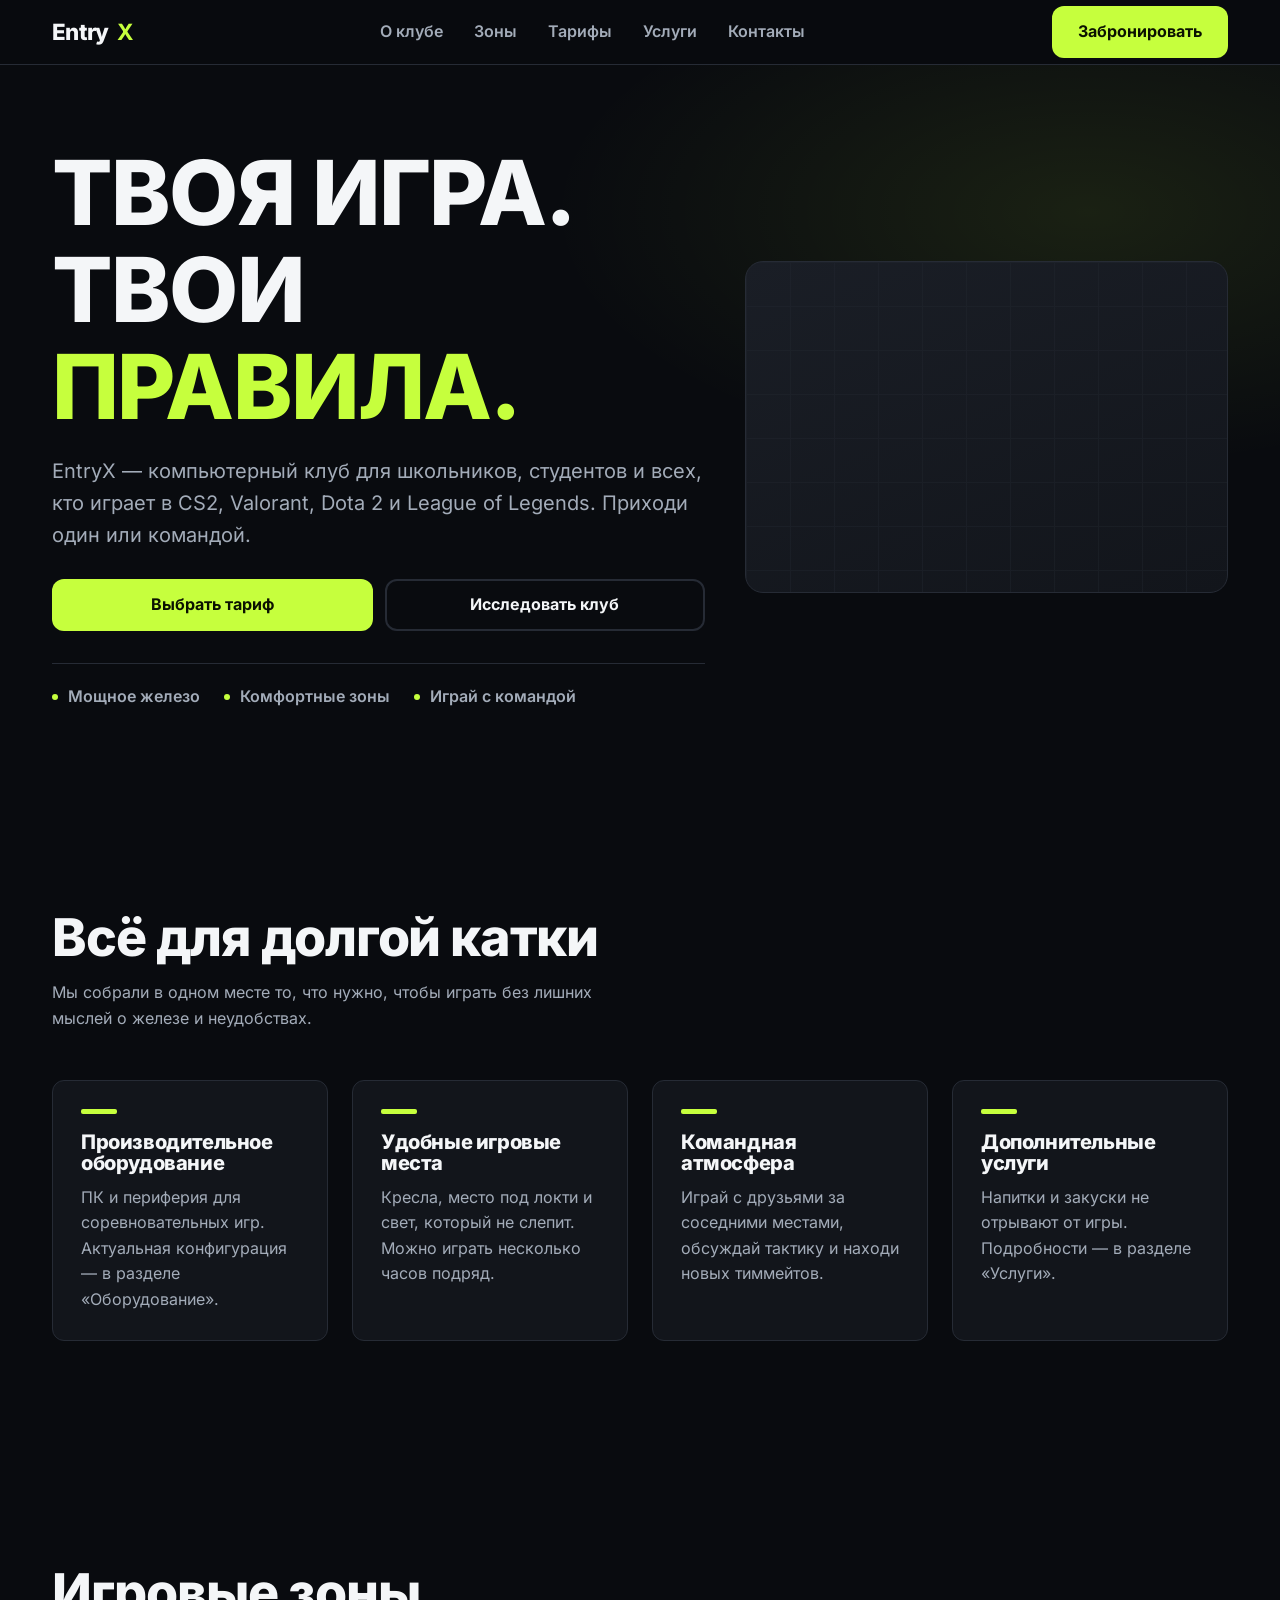
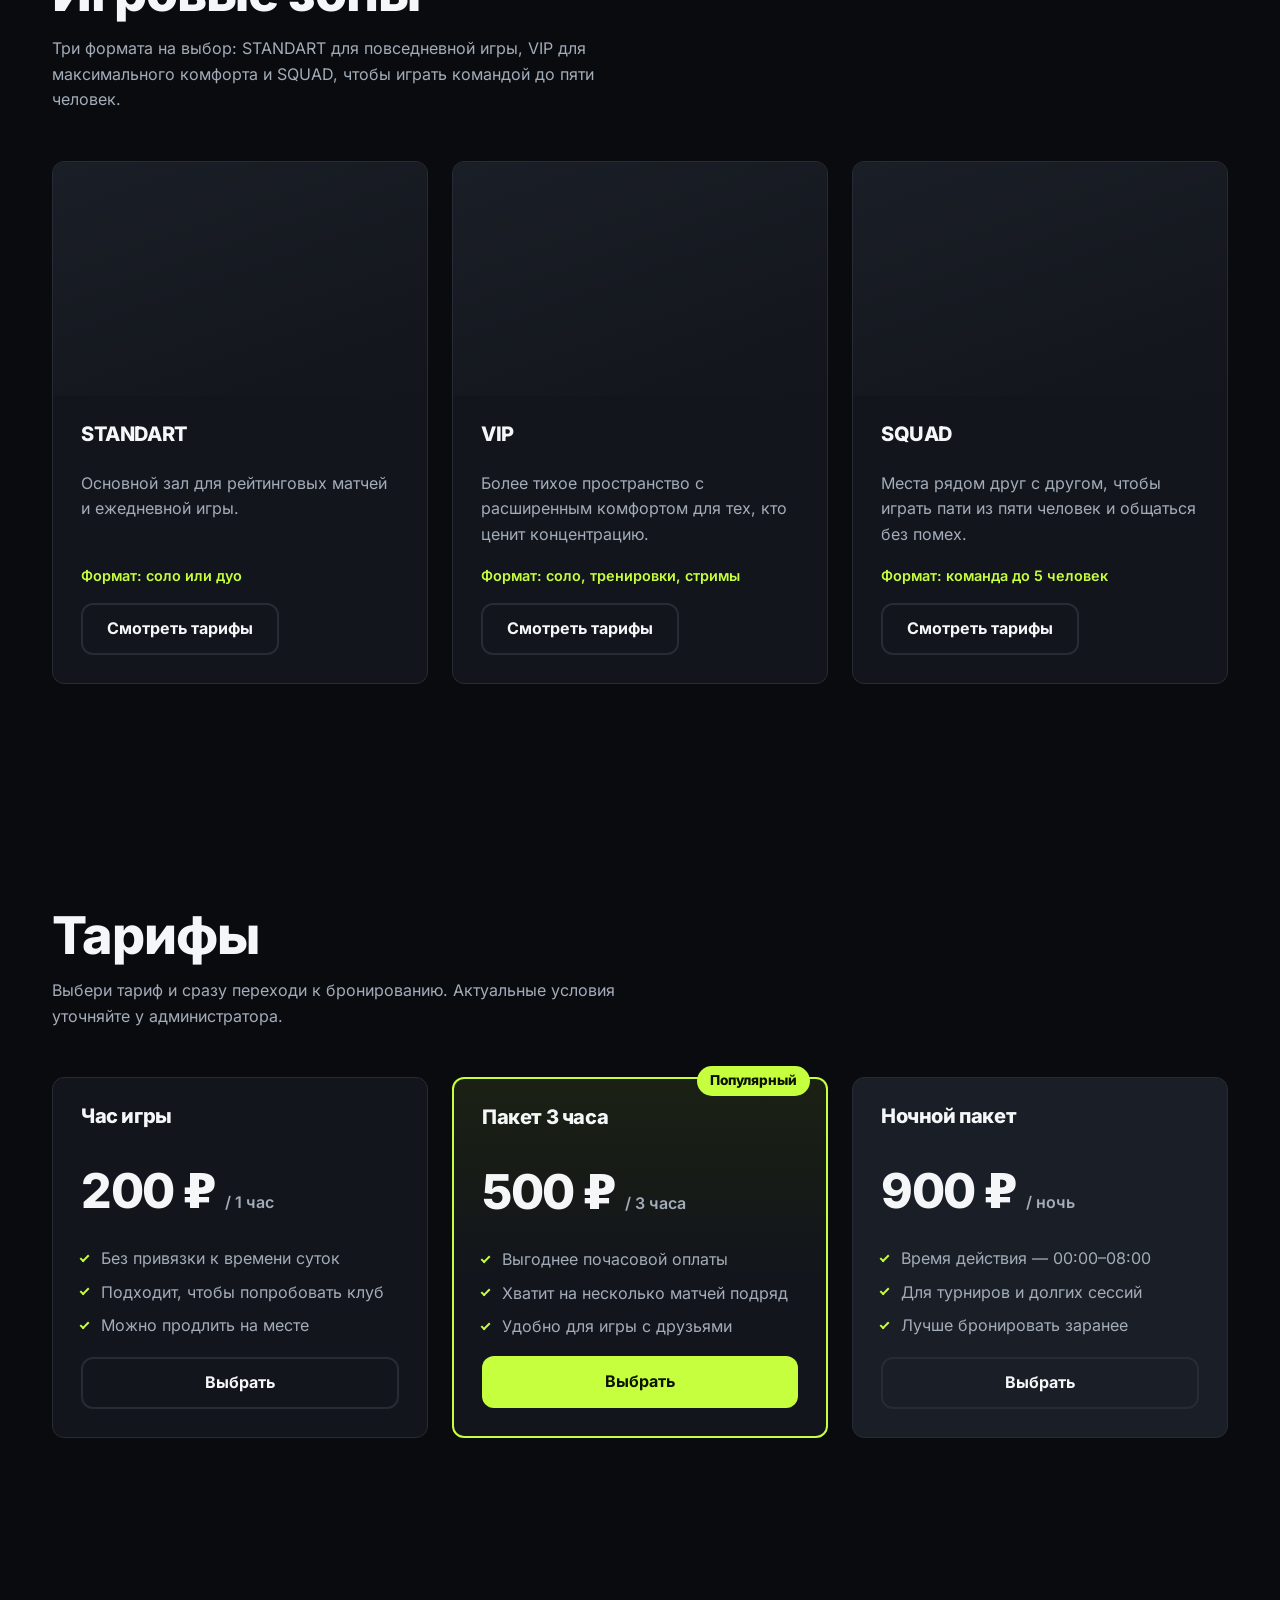
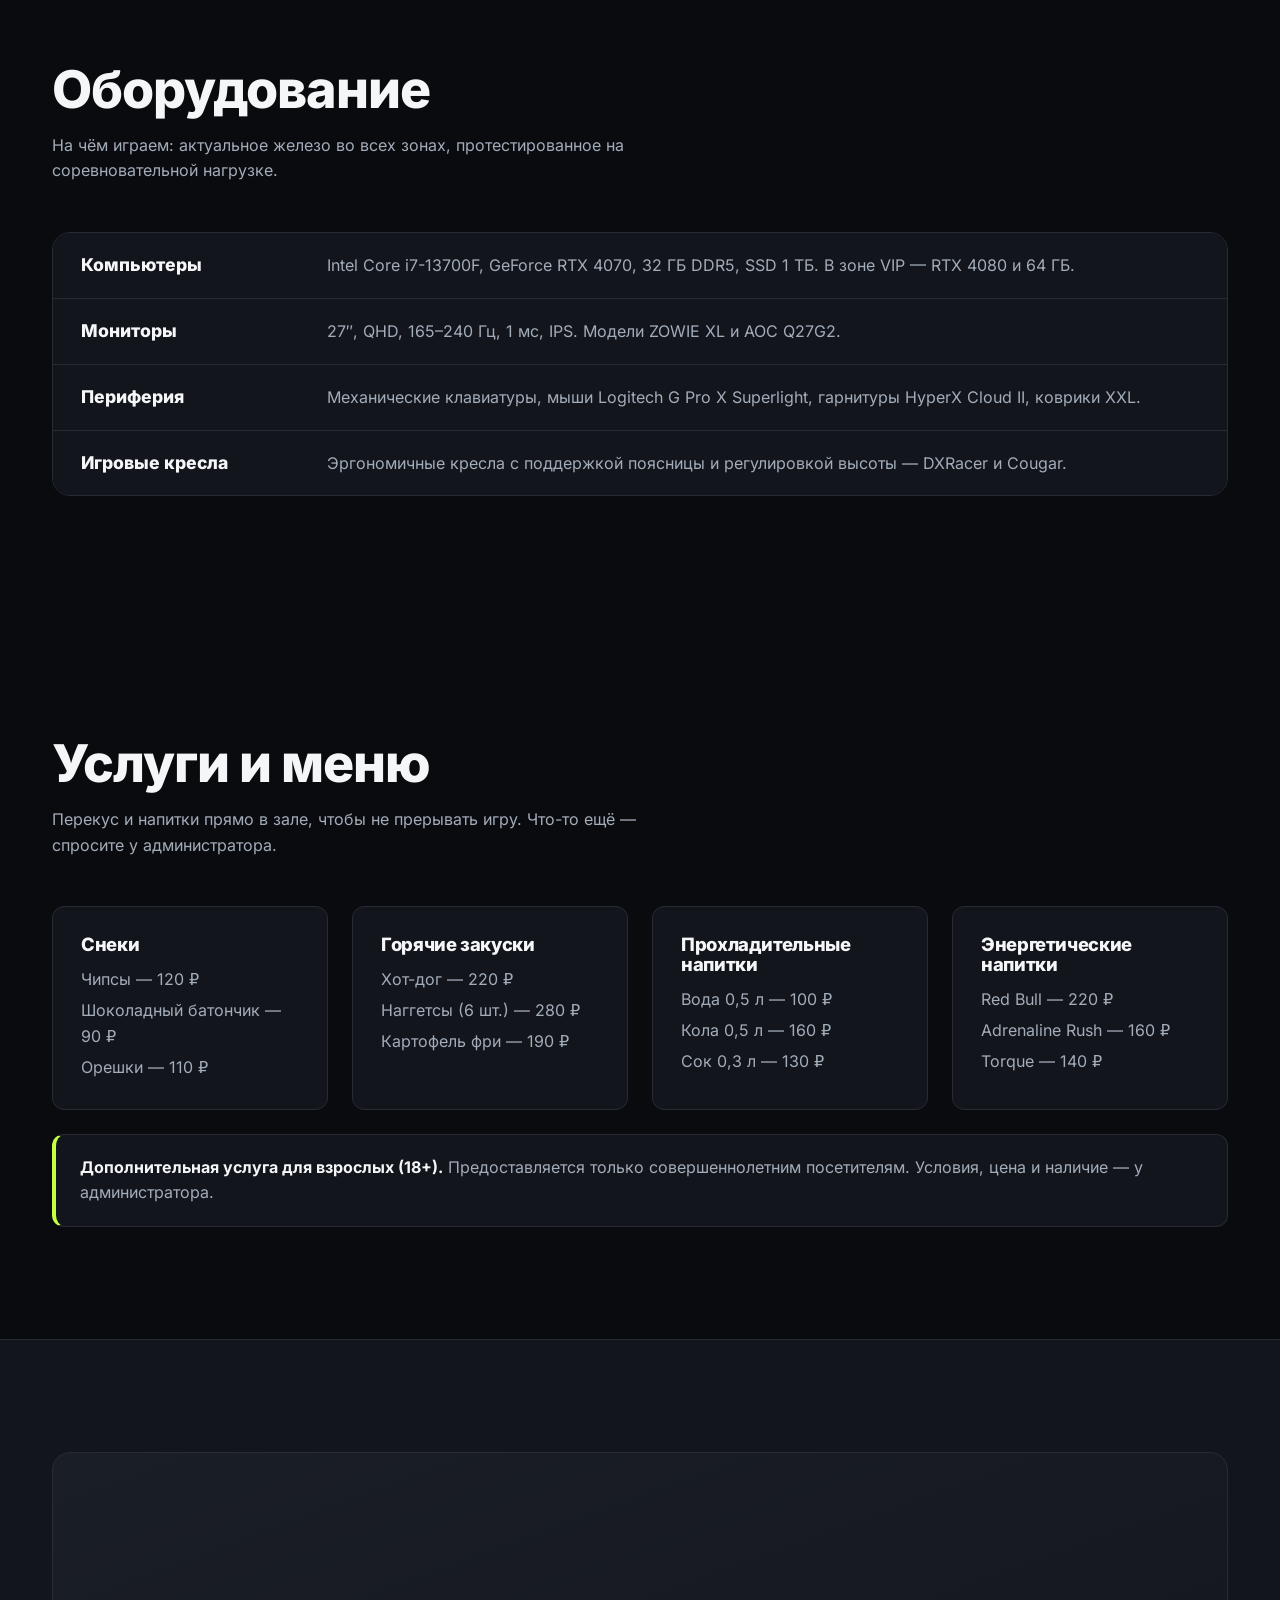
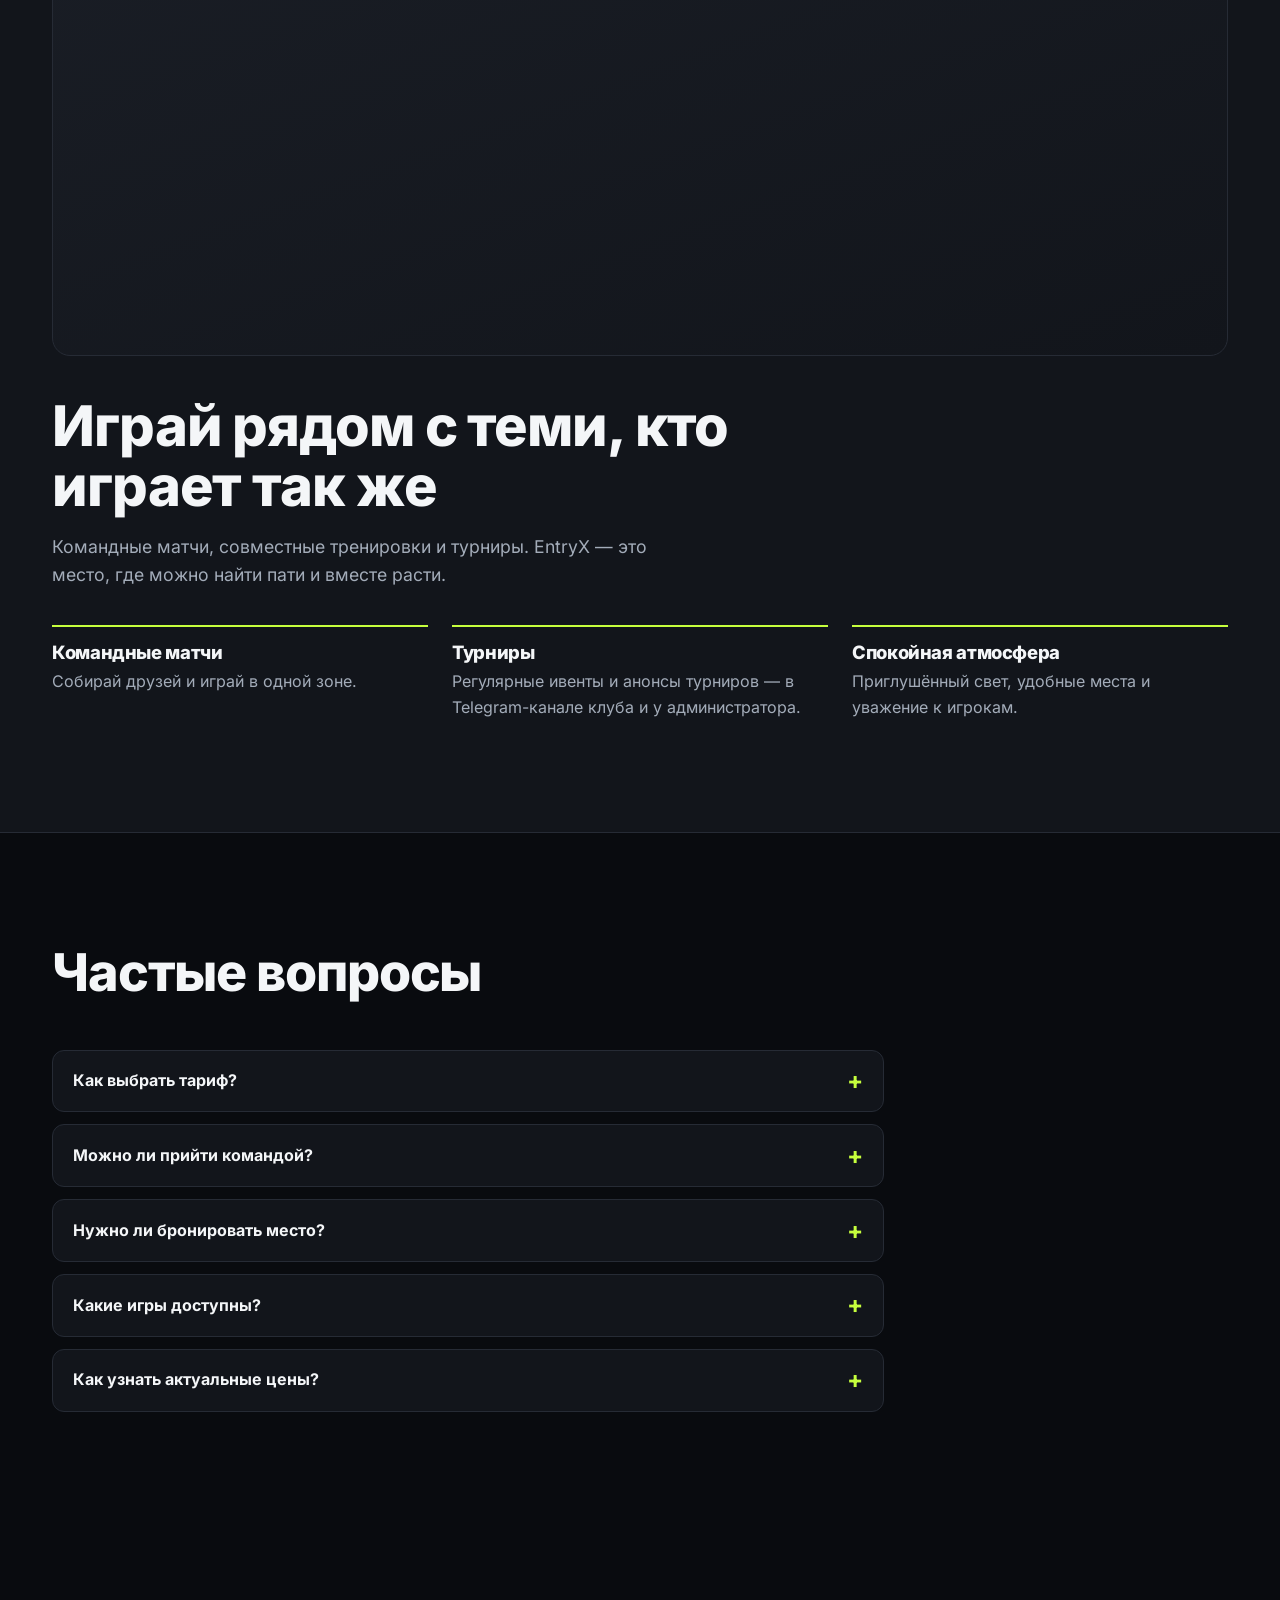
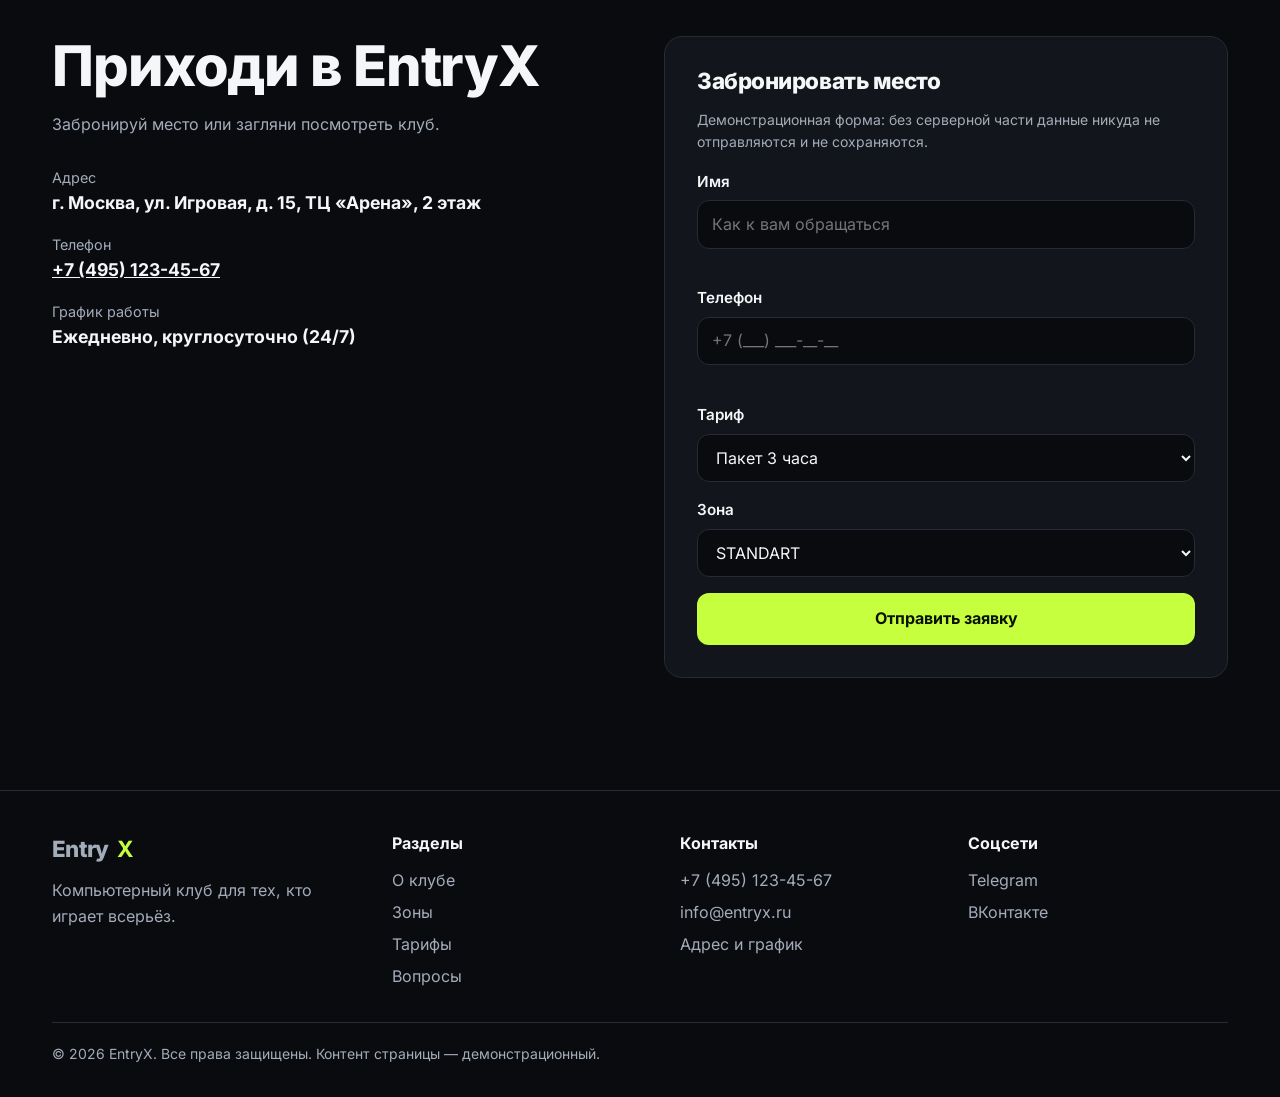
==== index.html @ b6b13fa4 "Добавлены файлы проекта" ====
<!DOCTYPE html>
<html lang="ru">
<head>
  <meta charset="UTF-8">
  <meta name="viewport" content="width=device-width, initial-scale=1, viewport-fit=cover">
  <title>EntryX — компьютерный клуб для тех, кто играет всерьёз</title>
  <meta name="description" content="EntryX — компьютерный клуб: игровые зоны, командные места, тарифы и турнирная атмосфера. CS2, Valorant, Dota 2, League of Legends.">
  <meta name="theme-color" content="#090B0F">

  <link rel="icon" href="favicon.svg" type="image/svg+xml">
  <link rel="canonical" href="https://entryx.example.com/">

  <!-- Open Graph -->
  <meta property="og:type" content="website">
  <meta property="og:locale" content="ru_RU">
  <meta property="og:site_name" content="EntryX">
  <meta property="og:title" content="EntryX — компьютерный клуб для тех, кто играет всерьёз">
  <meta property="og:description" content="Игровые зоны, командные места, тарифы и турнирная атмосфера. CS2, Valorant, Dota 2, League of Legends.">
  <meta property="og:url" content="https://entryx.example.com/">
  <meta property="og:image" content="https://images.unsplash.com/photo-1542751371-adc38448a05e?auto=format&fit=crop&w=1200&q=80">

  <!-- Twitter Card -->
  <meta name="twitter:card" content="summary_large_image">
  <meta name="twitter:title" content="EntryX — компьютерный клуб">
  <meta name="twitter:description" content="Игровые зоны, командные места, тарифы и турнирная атмосфера.">
  <meta name="twitter:image" content="https://images.unsplash.com/photo-1542751371-adc38448a05e?auto=format&fit=crop&w=1200&q=80">

  <!-- Self-hosted шрифты: preload основного начертания -->
  <link rel="preload" href="fonts/inter/inter-v20-cyrillic_latin-regular.woff2" as="font" type="font/woff2" crossorigin>

  <link rel="stylesheet" href="css/tokens.css">
  <link rel="stylesheet" href="css/base.css">
  <link rel="stylesheet" href="css/components.css">

  <script type="application/ld+json">
  {
    "@context": "https://schema.org",
    "@type": "InternetCafe",
    "name": "EntryX",
    "description": "Компьютерный клуб: игровые зоны, командные места, тарифы и турнирная атмосфера.",
    "url": "https://entryx.example.com/",
    "telephone": "+7 (495) 123-45-67",
    "priceRange": "₽₽",
    "address": {
      "@type": "PostalAddress",
      "addressCountry": "RU",
      "streetAddress": "ул. Игровая, д. 15, ТЦ «Арена», 2 этаж"
    },
    "openingHours": "Mo-Su 00:00-24:00"
  }
  </script>

  <script src="js/main.js" defer></script>
  <script src="js/form.js" defer></script>
</head>
<body>
  <a class="skip" href="#main">Перейти к содержимому</a>

  <header class="site-header">
    <div class="wrap bar">
      <a class="logo" href="#top" aria-label="EntryX — на главную">
        Entry<b>X</b>
      </a>
      <nav class="nav" aria-label="Основная навигация">
        <ul>
          <li><a href="#about">О клубе</a></li>
          <li><a href="#zones">Зоны</a></li>
          <li><a href="#tariffs">Тарифы</a></li>
          <li><a href="#services">Услуги</a></li>
          <li><a href="#contacts">Контакты</a></li>
        </ul>
      </nav>
      <a class="btn btn-primary header-cta" href="#booking">Забронировать</a>
      <button class="menu-btn" id="menuBtn" type="button" aria-expanded="false" aria-controls="mobileNav" aria-label="Открыть меню">
        <span></span><span></span><span></span>
      </button>
    </div>
    <div class="mobile-nav" id="mobileNav">
      <nav aria-label="Мобильная навигация">
        <ul>
          <li><a href="#about">О клубе</a></li>
          <li><a href="#zones">Зоны</a></li>
          <li><a href="#tariffs">Тарифы</a></li>
          <li><a href="#services">Услуги</a></li>
          <li><a href="#contacts">Контакты</a></li>
        </ul>
      </nav>
      <a class="btn btn-primary btn-block" href="#booking">Забронировать</a>
    </div>
  </header>

  <main id="main">
    <!-- HERO -->
    <section class="hero" id="top" aria-labelledby="hero-title">
      <div class="wrap hero-grid">
        <div>
          <h1 id="hero-title">Твоя игра.<br>Твои <em>правила.</em></h1>
          <p class="lead">EntryX — компьютерный клуб для школьников, студентов и всех, кто играет в CS2, Valorant, Dota 2 и League of Legends. Приходи один или командой.</p>
          <div class="hero-actions">
            <a class="btn btn-primary" href="#tariffs">Выбрать тариф</a>
            <a class="btn btn-ghost" href="#about">Исследовать клуб</a>
          </div>
          <ul class="facts" aria-label="Коротко о клубе">
            <li>Мощное железо</li>
            <li>Комфортные зоны</li>
            <li>Играй с командой</li>
          </ul>
        </div>
        <div class="hero-visual" role="img" aria-label="Игровой зал компьютерного клуба EntryX с рядами мониторов">
          <img
            src="https://images.unsplash.com/photo-1542751371-adc38448a05e?auto=format&fit=crop&w=900&q=80"
            srcset="https://images.unsplash.com/photo-1542751371-adc38448a05e?auto=format&fit=crop&w=480&q=75 480w,
                    https://images.unsplash.com/photo-1542751371-adc38448a05e?auto=format&fit=crop&w=768&q=75 768w,
                    https://images.unsplash.com/photo-1542751371-adc38448a05e?auto=format&fit=crop&w=900&q=80 900w"
            sizes="(min-width: 900px) 42vw, 100vw"
            alt="Игровой зал EntryX с рядами мониторов"
            width="900" height="620"
            loading="eager" fetchpriority="high" decoding="async">
        </div>
      </div>
    </section>

    <!-- ПРЕИМУЩЕСТВА -->
    <section id="about" aria-labelledby="about-title">
      <div class="wrap">
        <div class="sec-head">
          <h2 id="about-title">Всё для долгой катки</h2>
          <p>Мы собрали в одном месте то, что нужно, чтобы играть без лишних мыслей о железе и неудобствах.</p>
        </div>
        <div class="grid cols-2">
          <article class="card">
            <div class="mark" aria-hidden="true"></div>
            <h3>Производительное оборудование</h3>
            <p>ПК и периферия для соревновательных игр. Актуальная конфигурация — в разделе «Оборудование».</p>
          </article>
          <article class="card">
            <div class="mark" aria-hidden="true"></div>
            <h3>Удобные игровые места</h3>
            <p>Кресла, место под локти и свет, который не слепит. Можно играть несколько часов подряд.</p>
          </article>
          <article class="card">
            <div class="mark" aria-hidden="true"></div>
            <h3>Командная атмосфера</h3>
            <p>Играй с друзьями за соседними местами, обсуждай тактику и находи новых тиммейтов.</p>
          </article>
          <article class="card">
            <div class="mark" aria-hidden="true"></div>
            <h3>Дополнительные услуги</h3>
            <p>Напитки и закуски не отрывают от игры. Подробности — в разделе «Услуги».</p>
          </article>
        </div>
      </div>
    </section>

    <!-- ЗОНЫ -->
    <section id="zones" aria-labelledby="zones-title">
      <div class="wrap">
        <div class="sec-head">
          <h2 id="zones-title">Игровые зоны</h2>
          <p>Три формата на выбор: STANDART для повседневной игры, VIP для максимального комфорта и SQUAD, чтобы играть командой до пяти человек.</p>
        </div>
        <div class="grid cols-3">
          <article class="card zone">
            <div class="zone-media" aria-hidden="true">
              <img
                src="https://images.unsplash.com/photo-1587202372775-e229f172b9d7?auto=format&fit=crop&w=400&q=75"
                srcset="https://images.unsplash.com/photo-1587202372775-e229f172b9d7?auto=format&fit=crop&w=400&q=75 400w,
                        https://images.unsplash.com/photo-1587202372775-e229f172b9d7?auto=format&fit=crop&w=700&q=75 700w"
                sizes="(min-width: 900px) 33vw, 100vw"
                alt=""
                width="700" height="440"
                loading="lazy" decoding="async">
            </div>
            <div class="zone-body">
              <h3>STANDART</h3>
              <p>Основной зал для рейтинговых матчей и ежедневной игры.</p>
              <span class="meta">Формат: соло или дуо</span>
              <a class="btn btn-ghost" href="#tariffs">Смотреть тарифы</a>
            </div>
          </article>
          <article class="card zone">
            <div class="zone-media" aria-hidden="true">
              <img
                src="https://images.unsplash.com/photo-1511512578047-dfb367046420?auto=format&fit=crop&w=400&q=75"
                srcset="https://images.unsplash.com/photo-1511512578047-dfb367046420?auto=format&fit=crop&w=400&q=75 400w,
                        https://images.unsplash.com/photo-1511512578047-dfb367046420?auto=format&fit=crop&w=700&q=75 700w"
                sizes="(min-width: 900px) 33vw, 100vw"
                alt=""
                width="700" height="440"
                loading="lazy" decoding="async">
            </div>
            <div class="zone-body">
              <h3>VIP</h3>
              <p>Более тихое пространство с расширенным комфортом для тех, кто ценит концентрацию.</p>
              <span class="meta">Формат: соло, тренировки, стримы</span>
              <a class="btn btn-ghost" href="#tariffs">Смотреть тарифы</a>
            </div>
          </article>
          <article class="card zone">
            <div class="zone-media" aria-hidden="true">
              <img
                src="https://images.unsplash.com/photo-1538481199705-c710c4e965fc?auto=format&fit=crop&w=400&q=75"
                srcset="https://images.unsplash.com/photo-1538481199705-c710c4e965fc?auto=format&fit=crop&w=400&q=75 400w,
                        https://images.unsplash.com/photo-1538481199705-c710c4e965fc?auto=format&fit=crop&w=700&q=75 700w"
                sizes="(min-width: 900px) 33vw, 100vw"
                alt=""
                width="700" height="440"
                loading="lazy" decoding="async">
            </div>
            <div class="zone-body">
              <h3>SQUAD</h3>
              <p>Места рядом друг с другом, чтобы играть пати из пяти человек и общаться без помех.</p>
              <span class="meta">Формат: команда до 5 человек</span>
              <a class="btn btn-ghost" href="#tariffs">Смотреть тарифы</a>
            </div>
          </article>
        </div>
      </div>
    </section>

    <!-- ТАРИФЫ -->
    <section id="tariffs" aria-labelledby="tariffs-title">
      <div class="wrap">
        <div class="sec-head">
          <h2 id="tariffs-title">Тарифы</h2>
          <p>Выбери тариф и сразу переходи к бронированию. Актуальные условия уточняйте у администратора.</p>
        </div>
        <div class="grid cols-3">
          <article class="card tariff">
            <h3>Час игры</h3>
            <div class="price">200 ₽ <small>/ 1 час</small></div>
            <ul>
              <li>Без привязки к времени суток</li>
              <li>Подходит, чтобы попробовать клуб</li>
              <li>Можно продлить на месте</li>
            </ul>
            <button class="btn btn-ghost" type="button" data-tariff="Час игры">Выбрать</button>
          </article>
          <article class="card tariff popular">
            <span class="badge">Популярный</span>
            <h3>Пакет 3 часа</h3>
            <div class="price">500 ₽ <small>/ 3 часа</small></div>
            <ul>
              <li>Выгоднее почасовой оплаты</li>
              <li>Хватит на несколько матчей подряд</li>
              <li>Удобно для игры с друзьями</li>
            </ul>
            <button class="btn btn-primary" type="button" data-tariff="Пакет 3 часа">Выбрать</button>
          </article>
          <article class="card tariff night">
            <h3>Ночной пакет</h3>
            <div class="price">900 ₽ <small>/ ночь</small></div>
            <ul>
              <li>Время действия — 00:00–08:00</li>
              <li>Для турниров и долгих сессий</li>
              <li>Лучше бронировать заранее</li>
            </ul>
            <button class="btn btn-ghost" type="button" data-tariff="Ночной пакет">Выбрать</button>
          </article>
        </div>
      </div>
    </section>

    <!-- ОБОРУДОВАНИЕ -->
    <section id="equipment" aria-labelledby="equip-title">
      <div class="wrap">
        <div class="sec-head">
          <h2 id="equip-title">Оборудование</h2>
          <p>На чём играем: актуальное железо во всех зонах, протестированное на соревновательной нагрузке.</p>
        </div>
        <dl class="spec-list">
          <div class="spec">
            <dt>Компьютеры</dt>
            <dd>Intel Core i7-13700F, GeForce RTX 4070, 32 ГБ DDR5, SSD 1 ТБ. В зоне VIP — RTX 4080 и 64 ГБ.</dd>
          </div>
          <div class="spec">
            <dt>Мониторы</dt>
            <dd>27″, QHD, 165–240 Гц, 1 мс, IPS. Модели ZOWIE XL и AOC Q27G2.</dd>
          </div>
          <div class="spec">
            <dt>Периферия</dt>
            <dd>Механические клавиатуры, мыши Logitech G Pro X Superlight, гарнитуры HyperX Cloud II, коврики XXL.</dd>
          </div>
          <div class="spec">
            <dt>Игровые кресла</dt>
            <dd>Эргономичные кресла с поддержкой поясницы и регулировкой высоты — DXRacer и Cougar.</dd>
          </div>
        </dl>
      </div>
    </section>

    <!-- УСЛУГИ И МЕНЮ -->
    <section id="services" aria-labelledby="services-title">
      <div class="wrap">
        <div class="sec-head">
          <h2 id="services-title">Услуги и меню</h2>
          <p>Перекус и напитки прямо в зале, чтобы не прерывать игру. Что-то ещё — спросите у администратора.</p>
        </div>
        <div class="grid cols-2">
          <article class="card menu-cat">
            <h3>Снеки</h3>
            <ul>
              <li>Чипсы — 120 ₽</li>
              <li>Шоколадный батончик — 90 ₽</li>
              <li>Орешки — 110 ₽</li>
            </ul>
          </article>
          <article class="card menu-cat">
            <h3>Горячие закуски</h3>
            <ul>
              <li>Хот-дог — 220 ₽</li>
              <li>Наггетсы (6 шт.) — 280 ₽</li>
              <li>Картофель фри — 190 ₽</li>
            </ul>
          </article>
          <article class="card menu-cat">
            <h3>Прохладительные напитки</h3>
            <ul>
              <li>Вода 0,5 л — 100 ₽</li>
              <li>Кола 0,5 л — 160 ₽</li>
              <li>Сок 0,3 л — 130 ₽</li>
            </ul>
          </article>
          <article class="card menu-cat">
            <h3>Энергетические напитки</h3>
            <ul>
              <li>Red Bull — 220 ₽</li>
              <li>Adrenaline Rush — 160 ₽</li>
              <li>Torque — 140 ₽</li>
            </ul>
          </article>
        </div>
        <p class="notice">
          <strong>Дополнительная услуга для взрослых (18+).</strong>
          Предоставляется только совершеннолетним посетителям. Условия, цена и наличие — у администратора.
        </p>
      </div>
    </section>

    <!-- АТМОСФЕРА -->
    <section class="community" id="community" aria-labelledby="comm-title">
      <div class="wrap">
        <div class="community__visual" aria-hidden="true">
          <img
            src="https://images.unsplash.com/photo-1542751110-97427bbecf20?auto=format&fit=crop&w=600&q=75"
            srcset="https://images.unsplash.com/photo-1542751110-97427bbecf20?auto=format&fit=crop&w=600&q=75 600w,
                    https://images.unsplash.com/photo-1542751110-97427bbecf20?auto=format&fit=crop&w=900&q=75 900w,
                    https://images.unsplash.com/photo-1542751110-97427bbecf20?auto=format&fit=crop&w=1200&q=80 1200w"
            sizes="100vw"
            alt=""
            width="1200" height="514"
            loading="lazy" decoding="async">
        </div>
        <div class="community__content">
          <h2 id="comm-title">Играй рядом с теми, кто играет так же</h2>
          <p class="lead">Командные матчи, совместные тренировки и турниры. EntryX — это место, где можно найти пати и вместе расти.</p>
          <div class="grid cols-3 moments">
            <div class="moment">
              <h3>Командные матчи</h3>
              <p>Собирай друзей и играй в одной зоне.</p>
            </div>
            <div class="moment">
              <h3>Турниры</h3>
              <p>Регулярные ивенты и анонсы турниров — в Telegram-канале клуба и у администратора.</p>
            </div>
            <div class="moment">
              <h3>Спокойная атмосфера</h3>
              <p>Приглушённый свет, удобные места и уважение к игрокам.</p>
            </div>
          </div>
        </div>
      </div>
    </section>

    <!-- FAQ -->
    <section id="faq" aria-labelledby="faq-title">
      <div class="wrap">
        <div class="sec-head">
          <h2 id="faq-title">Частые вопросы</h2>
        </div>
        <div class="faq">
          <details>
            <summary>Как выбрать тариф?</summary>
            <p>Для знакомства с клубом подойдёт почасовой тариф. Если планируете несколько матчей, посмотрите пакеты. Актуальные условия уточняйте у администратора.</p>
          </details>
          <details>
            <summary>Можно ли прийти командой?</summary>
            <p>Да, для этого есть зона SQUAD. Чтобы места оказались рядом, лучше забронировать заранее.</p>
          </details>
          <details>
            <summary>Нужно ли бронировать место?</summary>
            <p>Не обязательно, но бронь повышает шансы занять нужную зону в загруженное время. Мы не гарантируем свободные места без брони.</p>
          </details>
          <details>
            <summary>Какие игры доступны?</summary>
            <p>Клуб ориентирован на CS2, Valorant, Dota 2 и League of Legends. Полный список игр уточняйте у администратора.</p>
          </details>
          <details>
            <summary>Как узнать актуальные цены?</summary>
            <p>Актуальные тарифы и действующие акции уточняйте по контактам клуба или на месте у администратора.</p>
          </details>
        </div>
      </div>
    </section>

    <!-- КОНТАКТЫ -->
    <section id="contacts" aria-labelledby="contacts-title">
      <div class="wrap contact-grid">
        <div class="contact-info">
          <h2 id="contacts-title">Приходи в EntryX</h2>
          <p>Забронируй место или загляни посмотреть клуб.</p>
          <ul class="info-list">
            <li><span>Адрес</span><strong>г. Москва, ул. Игровая, д. 15, ТЦ «Арена», 2 этаж</strong></li>
            <li><span>Телефон</span><strong><a href="tel:+74951234567">+7 (495) 123-45-67</a></strong></li>
            <li><span>График работы</span><strong>Ежедневно, круглосуточно (24/7)</strong></li>
          </ul>
        </div>
        <form class="form" id="booking" novalidate aria-labelledby="form-title">
          <h3 id="form-title">Забронировать место</h3>
          <p class="small">Демонстрационная форма: без серверной части данные никуда не отправляются и не сохраняются.</p>
          <div class="field">
            <label for="name">Имя</label>
            <input id="name" name="name" type="text" autocomplete="name" minlength="2" required placeholder="Как к вам обращаться">
            <span class="err" id="nameErr" aria-live="polite"></span>
          </div>
          <div class="field">
            <label for="phone">Телефон</label>
            <input id="phone" name="phone" type="tel" inputmode="tel" autocomplete="tel" required placeholder="+7 (___) ___-__-__">
            <span class="err" id="phoneErr" aria-live="polite"></span>
          </div>
          <div class="field">
            <label for="tariffSel">Тариф</label>
            <select id="tariffSel" name="tariff">
              <option>Час игры</option>
              <option selected>Пакет 3 часа</option>
              <option>Ночной пакет</option>
            </select>
          </div>
          <div class="field">
            <label for="zoneSel">Зона</label>
            <select id="zoneSel" name="zone">
              <option>STANDART</option>
              <option>VIP</option>
              <option>SQUAD</option>
            </select>
          </div>
          <button class="btn btn-primary btn-block" type="submit">Отправить заявку</button>
          <div class="form-status" id="formStatus" role="status" aria-live="polite" hidden></div>
        </form>
      </div>
    </section>
  </main>

  <footer class="site-footer">
    <div class="wrap">
      <div class="foot">
        <div>
          <a class="logo" href="#top" aria-label="EntryX — наверх">
            Entry<b>X</b>
          </a>
          <p class="about">Компьютерный клуб для тех, кто играет всерьёз.</p>
        </div>
        <div>
          <h4>Разделы</h4>
          <ul>
            <li><a href="#about">О клубе</a></li>
            <li><a href="#zones">Зоны</a></li>
            <li><a href="#tariffs">Тарифы</a></li>
            <li><a href="#faq">Вопросы</a></li>
          </ul>
        </div>
        <div>
          <h4>Контакты</h4>
          <ul>
            <li><a href="tel:+74951234567">+7 (495) 123-45-67</a></li>
            <li><a href="mailto:info@entryx.ru">info@entryx.ru</a></li>
            <li><a href="#contacts">Адрес и график</a></li>
          </ul>
        </div>
        <div>
          <h4>Соцсети</h4>
          <ul>
            <li><a href="https://t.me/entryx" rel="noopener" target="_blank">Telegram</a></li>
            <li><a href="https://vk.com/entryx" rel="noopener" target="_blank">ВКонтакте</a></li>
          </ul>
        </div>
      </div>
      <p class="copy">© <span data-year>2026</span> EntryX. Все права защищены. Контент страницы — демонстрационный.</p>
    </div>
  </footer>
</body>
</html>
---- css/tokens.css ----
/* ============================================================
   EntryX — дизайн-токены и шрифты
   Self-hosted Inter (woff2, кириллица + латиница, subset)
   ============================================================ */

@font-face {
  font-family: "Inter";
  src: url("../fonts/inter/inter-v20-cyrillic_latin-regular.woff2") format("woff2");
  font-weight: 400;
  font-style: normal;
  font-display: swap;
}

@font-face {
  font-family: "Inter";
  src: url("../fonts/inter/inter-v20-cyrillic_latin-600.woff2") format("woff2");
  font-weight: 600;
  font-style: normal;
  font-display: swap;
}

@font-face {
  font-family: "Inter";
  src: url("../fonts/inter/inter-v20-cyrillic_latin-700.woff2") format("woff2");
  font-weight: 700;
  font-style: normal;
  font-display: swap;
}

@font-face {
  font-family: "Inter";
  src: url("../fonts/inter/inter-v20-cyrillic_latin-800.woff2") format("woff2");
  font-weight: 800;
  font-style: normal;
  font-display: swap;
}

:root {
  /* Цвета */
  --bg: #090B0F;
  --surface: #12151B;
  --surface-2: #1A1E26;
  --line: #262B35;
  --text: #F4F6F8;
  --muted: #A3ACB9;
  --accent: #C6FF3D;
  --accent-ink: #0B1200;
  --error: #FF8A8A;

  /* Геометрия */
  --radius: 12px;
  --radius-lg: 18px;
  --gap: clamp(1rem, 2.5vw, 1.5rem);
  --pad-x: clamp(1rem, 4vw, 2rem);
  --section-y: clamp(3.5rem, 9vw, 7rem);
  --max: 1240px;
  --header-h: 64px;
  --header-bg: rgba(9, 11, 15, 0.92);

  /* Шрифт */
  --font: "Inter", system-ui, -apple-system, "Segoe UI", Roboto, Arial, sans-serif;

  /* Движение */
  --t-fast: 0.15s ease;
  --t-normal: 0.2s ease;
}
---- css/base.css ----
/* ============================================================
   EntryX — базовые стили: reset, типографика, утилиты, a11y
   ============================================================ */

/* ---------- Reset ---------- */
*,
*::before,
*::after {
  box-sizing: border-box;
}

html {
  scroll-behavior: smooth;
  scroll-padding-top: calc(var(--header-h) + 12px);
  -webkit-text-size-adjust: 100%;
}

body {
  margin: 0;
  background: var(--bg);
  color: var(--text);
  font-family: var(--font);
  font-size: 1rem;
  line-height: 1.6;
  padding-left: env(safe-area-inset-left);
  padding-right: env(safe-area-inset-right);
}

img,
svg {
  max-width: 100%;
  display: block;
}

a {
  color: inherit;
}

h1, h2, h3 {
  line-height: 1.08;
  margin: 0;
  font-weight: 800;
  letter-spacing: -0.02em;
}

p {
  margin: 0;
}

ul {
  margin: 0;
  padding: 0;
  list-style: none;
}

button {
  font: inherit;
}

/* ---------- Доступность ---------- */
:focus-visible {
  outline: 3px solid var(--accent);
  outline-offset: 3px;
  border-radius: 6px;
}

.skip {
  position: absolute;
  left: -999px;
  top: 0;
  background: var(--accent);
  color: var(--accent-ink);
  padding: 0.75rem 1rem;
  z-index: 100;
  font-weight: 700;
}

.skip:focus {
  left: 0;
}

@media (prefers-reduced-motion: reduce) {
  html {
    scroll-behavior: auto;
  }

  *,
  *::before,
  *::after {
    transition: none !important;
    animation: none !important;
  }
}

/* ---------- Каркас ---------- */
.wrap {
  width: 100%;
  max-width: var(--max);
  margin: 0 auto;
  padding-inline: var(--pad-x);
}

section {
  padding-block: var(--section-y);
}

.sec-head {
  max-width: 46rem;
  margin-bottom: clamp(1.75rem, 4vw, 3rem);
}

.sec-head h2 {
  font-size: clamp(1.9rem, 5.5vw, 3.25rem);
}

.sec-head p {
  color: var(--muted);
  margin-top: 0.9rem;
  max-width: 60ch;
}

.demo-note {
  display: inline-block;
  margin-top: 1rem;
  padding: 0.35rem 0.75rem;
  border: 1px dashed var(--line);
  border-radius: 999px;
  color: var(--muted);
  font-size: 0.875rem;
}

/* ---------- Кнопки ---------- */
.btn {
  display: inline-flex;
  align-items: center;
  justify-content: center;
  min-height: 48px;
  padding: 0.7rem 1.5rem;
  border-radius: var(--radius);
  border: 2px solid transparent;
  font: inherit;
  font-weight: 700;
  text-decoration: none;
  cursor: pointer;
  transition: transform var(--t-fast), background var(--t-fast),
    border-color var(--t-fast), color var(--t-fast);
}

.btn:active {
  transform: translateY(1px) scale(0.99);
}

.btn-primary {
  background: var(--accent);
  color: var(--accent-ink);
}

.btn-primary:hover {
  background: #d8ff74;
}

.btn-ghost {
  border-color: var(--line);
  color: var(--text);
  background: transparent;
}

.btn-ghost:hover {
  border-color: var(--accent);
  color: var(--accent);
}

.btn-block {
  width: 100%;
}

/* ---------- Сетки ---------- */
.grid {
  display: grid;
  gap: var(--gap);
}

.cols-2 {
  grid-template-columns: repeat(auto-fit, minmax(min(100%, 240px), 1fr));
}

.cols-3 {
  grid-template-columns: repeat(auto-fit, minmax(min(100%, 260px), 1fr));
}

/* ---------- Карточки ---------- */
.card {
  background: var(--surface);
  border: 1px solid var(--line);
  border-radius: var(--radius);
  padding: clamp(1.25rem, 3vw, 1.75rem);
  transition: border-color var(--t-normal), transform var(--t-normal);
}

.card:hover {
  border-color: var(--accent);
}

.card h3 {
  font-size: 1.25rem;
  margin-bottom: 0.6rem;
}

.card p {
  color: var(--muted);
}

.mark {
  width: 2.25rem;
  height: 0.35rem;
  background: var(--accent);
  border-radius: 2px;
  margin-bottom: 1.1rem;
}
---- css/components.css ----
/* ============================================================
   EntryX — компоненты: header, hero, zones, tariffs, form, footer
   ============================================================ */

/* ================= ШАПКА ================= */
.site-header {
  position: sticky;
  top: 0;
  z-index: 50;
  background: var(--header-bg);
  backdrop-filter: blur(10px);
  -webkit-backdrop-filter: blur(10px);
  border-bottom: 1px solid var(--line);
  padding-top: env(safe-area-inset-top);
}

/* Fallback для браузеров без backdrop-filter */
@supports not ((backdrop-filter: blur(10px)) or (-webkit-backdrop-filter: blur(10px))) {
  .site-header {
    background: #0C0E13;
  }
}

.bar {
  display: flex;
  align-items: center;
  justify-content: space-between;
  gap: 1rem;
  min-height: var(--header-h);
}

.logo {
  display: inline-flex;
  align-items: center;
  gap: 0.5rem;
  text-decoration: none;
  font-weight: 800;
  font-size: 1.4rem;
  letter-spacing: -0.03em;
}

.logo b {
  color: var(--accent);
}

.nav {
  display: none;
}

.nav ul {
  display: flex;
  gap: 0.25rem;
}

.nav a {
  display: block;
  padding: 0.6rem 0.85rem;
  border-radius: 8px;
  text-decoration: none;
  color: var(--muted);
  font-weight: 600;
}

.nav a:hover {
  color: var(--text);
  background: var(--surface);
}

.nav a[aria-current="true"] {
  color: var(--accent);
}

.header-cta {
  display: none;
}

.menu-btn {
  display: inline-flex;
  flex-direction: column;
  justify-content: center;
  gap: 5px;
  width: 48px;
  height: 48px;
  padding: 0 12px;
  background: transparent;
  border: 1px solid var(--line);
  border-radius: var(--radius);
  cursor: pointer;
}

.menu-btn span {
  height: 2px;
  background: var(--text);
  border-radius: 2px;
  transition: transform 0.2s, opacity 0.2s;
}

.menu-btn[aria-expanded="true"] span:nth-child(1) {
  transform: translateY(7px) rotate(45deg);
}

.menu-btn[aria-expanded="true"] span:nth-child(2) {
  opacity: 0;
}

.menu-btn[aria-expanded="true"] span:nth-child(3) {
  transform: translateY(-7px) rotate(-45deg);
}

.mobile-nav {
  display: none;
  border-top: 1px solid var(--line);
  background: var(--bg);
  padding: 0.75rem var(--pad-x) 1.25rem;
}

.mobile-nav.open {
  display: block;
}

.mobile-nav ul {
  margin-bottom: 1rem;
}

.mobile-nav a:not(.btn) {
  display: block;
  padding: 0.9rem 0.25rem;
  border-bottom: 1px solid var(--line);
  text-decoration: none;
  font-weight: 600;
  font-size: 1.1rem;
}

.mobile-nav a[aria-current="true"]:not(.btn) {
  color: var(--accent);
}

body.menu-open {
  overflow: hidden;
}

@media (min-width: 900px) {
  .nav,
  .header-cta {
    display: flex;
  }

  .menu-btn,
  .mobile-nav {
    display: none !important;
  }
}

/* ================= HERO ================= */
.hero {
  padding-block: clamp(2.5rem, 7vw, 5rem) clamp(3rem, 7vw, 5.5rem);
  position: relative;
  overflow: hidden;
  background: radial-gradient(60% 50% at 85% 20%, rgba(198, 255, 61, 0.09), transparent 70%);
}

.hero-grid {
  display: grid;
  gap: 2.5rem;
  align-items: center;
}

.hero h1 {
  font-size: clamp(2.6rem, 10vw, 5.6rem);
  text-transform: uppercase;
}

.hero h1 em {
  font-style: normal;
  color: var(--accent);
}

.hero p.lead {
  margin-top: 1.25rem;
  color: var(--muted);
  font-size: clamp(1.05rem, 2.4vw, 1.25rem);
  max-width: 52ch;
}

.hero-actions {
  display: flex;
  flex-wrap: wrap;
  gap: 0.75rem;
  margin-top: 1.75rem;
}

.hero-actions .btn {
  flex: 1 1 200px;
}

.facts {
  display: flex;
  flex-wrap: wrap;
  gap: 0.5rem 1.5rem;
  margin: 2rem 0 0;
  padding: 1.25rem 0 0;
  border-top: 1px solid var(--line);
  color: var(--muted);
  font-weight: 600;
}

.facts li {
  position: relative;
  padding-left: 1rem;
}

.facts li::before {
  content: "";
  position: absolute;
  left: 0;
  top: 0.6em;
  width: 0.4rem;
  height: 0.4rem;
  background: var(--accent);
  border-radius: 50%;
}

/* Фото-блок hero с CSS-fallback (роль img не задана — блочный) */
.hero-visual {
  position: relative;
  aspect-ratio: 16 / 11;
  min-height: 220px;
  border: 1px solid var(--line);
  border-radius: var(--radius-lg);
  overflow: hidden;
  background: linear-gradient(160deg, var(--surface-2), var(--surface));
}

.hero-visual::before {
  content: "";
  position: absolute;
  inset: 0;
  background-image: linear-gradient(var(--line) 1px, transparent 1px),
    linear-gradient(90deg, var(--line) 1px, transparent 1px);
  background-size: 44px 44px;
  opacity: 0.35;
}

.hero-visual img {
  position: relative;
  z-index: 1;
  width: 100%;
  height: 100%;
  object-fit: cover;
}

@media (min-width: 900px) {
  .hero-grid {
    grid-template-columns: 1.15fr 0.85fr;
  }
}

/* ================= ЗОНЫ ================= */
.zone {
  display: flex;
  flex-direction: column;
  padding: 0;
  overflow: hidden;
}

.zone-media {
  position: relative;
  aspect-ratio: 16 / 10;
  background: linear-gradient(160deg, var(--surface-2), var(--surface));
  overflow: hidden;
}

.zone-media img {
  width: 100%;
  height: 100%;
  object-fit: cover;
}

.zone-body {
  display: flex;
  flex-direction: column;
  gap: 1rem;
  padding: clamp(1.25rem, 3vw, 1.75rem);
  flex-grow: 1;
}

.zone-body p {
  flex-grow: 1;
}

.zone .meta {
  font-size: 0.9rem;
  color: var(--accent);
  font-weight: 600;
}

.zone .btn {
  margin-top: auto;
  align-self: flex-start;
}

/* ================= ТАРИФЫ ================= */
.tariff {
  display: flex;
  flex-direction: column;
  gap: 1rem;
  position: relative;
}

.tariff .price {
  font-size: clamp(2.2rem, 6vw, 3rem);
  font-weight: 800;
  letter-spacing: -0.03em;
}

.tariff .price small {
  font-size: 1rem;
  font-weight: 600;
  color: var(--muted);
  letter-spacing: 0;
}

.tariff ul {
  display: grid;
  gap: 0.5rem;
  color: var(--muted);
}

.tariff li {
  padding-left: 1.25rem;
  position: relative;
}

.tariff li::before {
  content: "";
  position: absolute;
  left: 0;
  top: 0.6em;
  width: 0.55rem;
  height: 0.3rem;
  border-left: 2px solid var(--accent);
  border-bottom: 2px solid var(--accent);
  transform: rotate(-45deg) translateY(-30%);
}

.tariff .btn {
  margin-top: auto;
}

.tariff.popular {
  border: 2px solid var(--accent);
  background: linear-gradient(180deg, rgba(198, 255, 61, 0.09), var(--surface) 55%);
}

.badge {
  position: absolute;
  top: -0.8rem;
  right: 1rem;
  background: var(--accent);
  color: var(--accent-ink);
  font-weight: 800;
  font-size: 0.85rem;
  padding: 0.25rem 0.8rem;
  border-radius: 999px;
}

.tariff.night {
  background: var(--surface-2);
}

/* ================= ОБОРУДОВАНИЕ ================= */
.spec-list {
  display: grid;
  gap: 0;
  border: 1px solid var(--line);
  border-radius: var(--radius-lg);
  overflow: hidden;
}

.spec {
  display: grid;
  gap: 0.35rem;
  padding: 1.15rem clamp(1rem, 3vw, 1.75rem);
  background: var(--surface);
  border-bottom: 1px solid var(--line);
}

.spec:last-child {
  border-bottom: 0;
}

.spec dt {
  font-weight: 800;
  font-size: 1.1rem;
}

.spec dd {
  margin: 0;
  color: var(--muted);
}

.spec dd i {
  font-style: normal;
  color: var(--accent);
}

@media (min-width: 760px) {
  .spec {
    grid-template-columns: 240px 1fr;
    align-items: baseline;
  }
}

/* ================= МЕНЮ ================= */
.menu-cat h3 {
  font-size: 1.15rem;
}

.menu-cat ul {
  margin: 0.75rem 0 0;
  color: var(--muted);
  display: grid;
  gap: 0.35rem;
}

.notice {
  margin-top: var(--gap);
  padding: 1.25rem 1.5rem;
  border: 1px solid var(--line);
  border-left: 4px solid var(--accent);
  border-radius: var(--radius);
  background: var(--surface);
  color: var(--muted);
}

.notice strong {
  color: var(--text);
}

/* ================= АТМОСФЕРА ================= */
.community {
  background: var(--surface);
  border-block: 1px solid var(--line);
  position: relative;
  overflow: hidden;
}

.community__visual {
  position: relative;
  aspect-ratio: 21 / 9;
  min-height: 180px;
  border: 1px solid var(--line);
  border-radius: var(--radius-lg);
  overflow: hidden;
  background: linear-gradient(160deg, var(--surface-2), var(--surface));
  margin-bottom: 2.5rem;
}

.community__visual img {
  width: 100%;
  height: 100%;
  object-fit: cover;
}

.community__content {
  position: relative;
  z-index: 1;
}

.community h2 {
  font-size: clamp(2rem, 6vw, 3.5rem);
  max-width: 18ch;
}

.community p.lead {
  color: var(--muted);
  margin-top: 1rem;
  max-width: 56ch;
  font-size: 1.1rem;
}

.moments {
  margin-top: 2.25rem;
}

.moment {
  border-top: 2px solid var(--accent);
  padding-top: 1rem;
}

.moment h3 {
  font-size: 1.15rem;
  margin-bottom: 0.4rem;
}

.moment p {
  color: var(--muted);
}

/* ================= FAQ ================= */
.faq {
  max-width: 52rem;
  display: grid;
  gap: 0.75rem;
}

.faq details {
  background: var(--surface);
  border: 1px solid var(--line);
  border-radius: var(--radius);
}

.faq details[open] {
  border-color: var(--accent);
}

.faq summary {
  list-style: none;
  cursor: pointer;
  padding: 1.1rem 3.25rem 1.1rem 1.25rem;
  font-weight: 700;
  position: relative;
  min-height: 48px;
}

.faq summary::-webkit-details-marker {
  display: none;
}

.faq summary::after {
  content: "+";
  position: absolute;
  right: 1.25rem;
  top: 50%;
  transform: translateY(-50%);
  font-size: 1.5rem;
  color: var(--accent);
  transition: transform 0.2s;
}

.faq details[open] summary::after {
  transform: translateY(-50%) rotate(45deg);
}

.faq details p {
  padding: 0 1.25rem 1.25rem;
  color: var(--muted);
}

/* ================= КОНТАКТЫ / ФОРМА ================= */
.contact-grid {
  display: grid;
  gap: clamp(1.5rem, 4vw, 3rem);
}

@media (min-width: 900px) {
  .contact-grid {
    grid-template-columns: 1fr 1fr;
  }
}

.contact-info h2 {
  font-size: clamp(2rem, 6vw, 3.5rem);
}

.contact-info > p {
  color: var(--muted);
  margin-top: 1rem;
  max-width: 46ch;
}

.info-list {
  margin: 1.75rem 0 0;
  display: grid;
  gap: 1rem;
}

.info-list span {
  display: block;
  color: var(--muted);
  font-size: 0.9rem;
}

.info-list strong {
  font-size: 1.1rem;
}

.form {
  background: var(--surface);
  border: 1px solid var(--line);
  border-radius: var(--radius-lg);
  padding: clamp(1.25rem, 3vw, 2rem);
  display: grid;
  gap: 1rem;
  align-content: start;
}

.form h3 {
  font-size: 1.4rem;
}

.form .small {
  color: var(--muted);
  font-size: 0.875rem;
}

.field {
  display: grid;
  gap: 0.4rem;
}

.field label {
  font-weight: 600;
  font-size: 0.95rem;
}

.field input,
.field select {
  width: 100%;
  min-height: 48px;
  padding: 0.65rem 0.9rem;
  background: var(--bg);
  color: var(--text);
  border: 1px solid var(--line);
  border-radius: var(--radius);
  font: inherit;
  transition: border-color var(--t-fast);
}

.field input:hover,
.field select:hover {
  border-color: #3a414d;
}

.field input:focus-visible,
.field select:focus-visible {
  outline: 3px solid var(--accent);
  outline-offset: 1px;
  border-color: var(--accent);
}

/* Состояние ошибки (выставляется из JS) */
.field input[aria-invalid="true"],
.field select[aria-invalid="true"] {
  border-color: var(--error);
}

.field .err {
  color: var(--error);
  font-size: 0.875rem;
  min-height: 1.1em;
}

.form-status {
  padding: 1rem;
  border-radius: var(--radius);
  border: 1px solid var(--accent);
  background: rgba(198, 255, 61, 0.08);
}

.form-status[hidden] {
  display: none;
}

/* ================= FOOTER ================= */
.site-footer {
  border-top: 1px solid var(--line);
  padding-block: 2.5rem calc(2rem + env(safe-area-inset-bottom));
}

.foot {
  display: grid;
  gap: 1.75rem;
}

@media (min-width: 800px) {
  .foot {
    grid-template-columns: 1.2fr 1fr 1fr 1fr;
  }
}

.foot h4 {
  margin: 0 0 0.75rem;
  font-size: 1rem;
}

.foot ul {
  display: grid;
  gap: 0.4rem;
  color: var(--muted);
}

.foot a {
  text-decoration: none;
  color: var(--muted);
}

.foot a:hover {
  color: var(--accent);
}

.foot .about {
  color: var(--muted);
  margin-top: 0.75rem;
  max-width: 30ch;
}

.copy {
  margin-top: 2rem;
  padding-top: 1.25rem;
  border-top: 1px solid var(--line);
  color: var(--muted);
  font-size: 0.875rem;
}
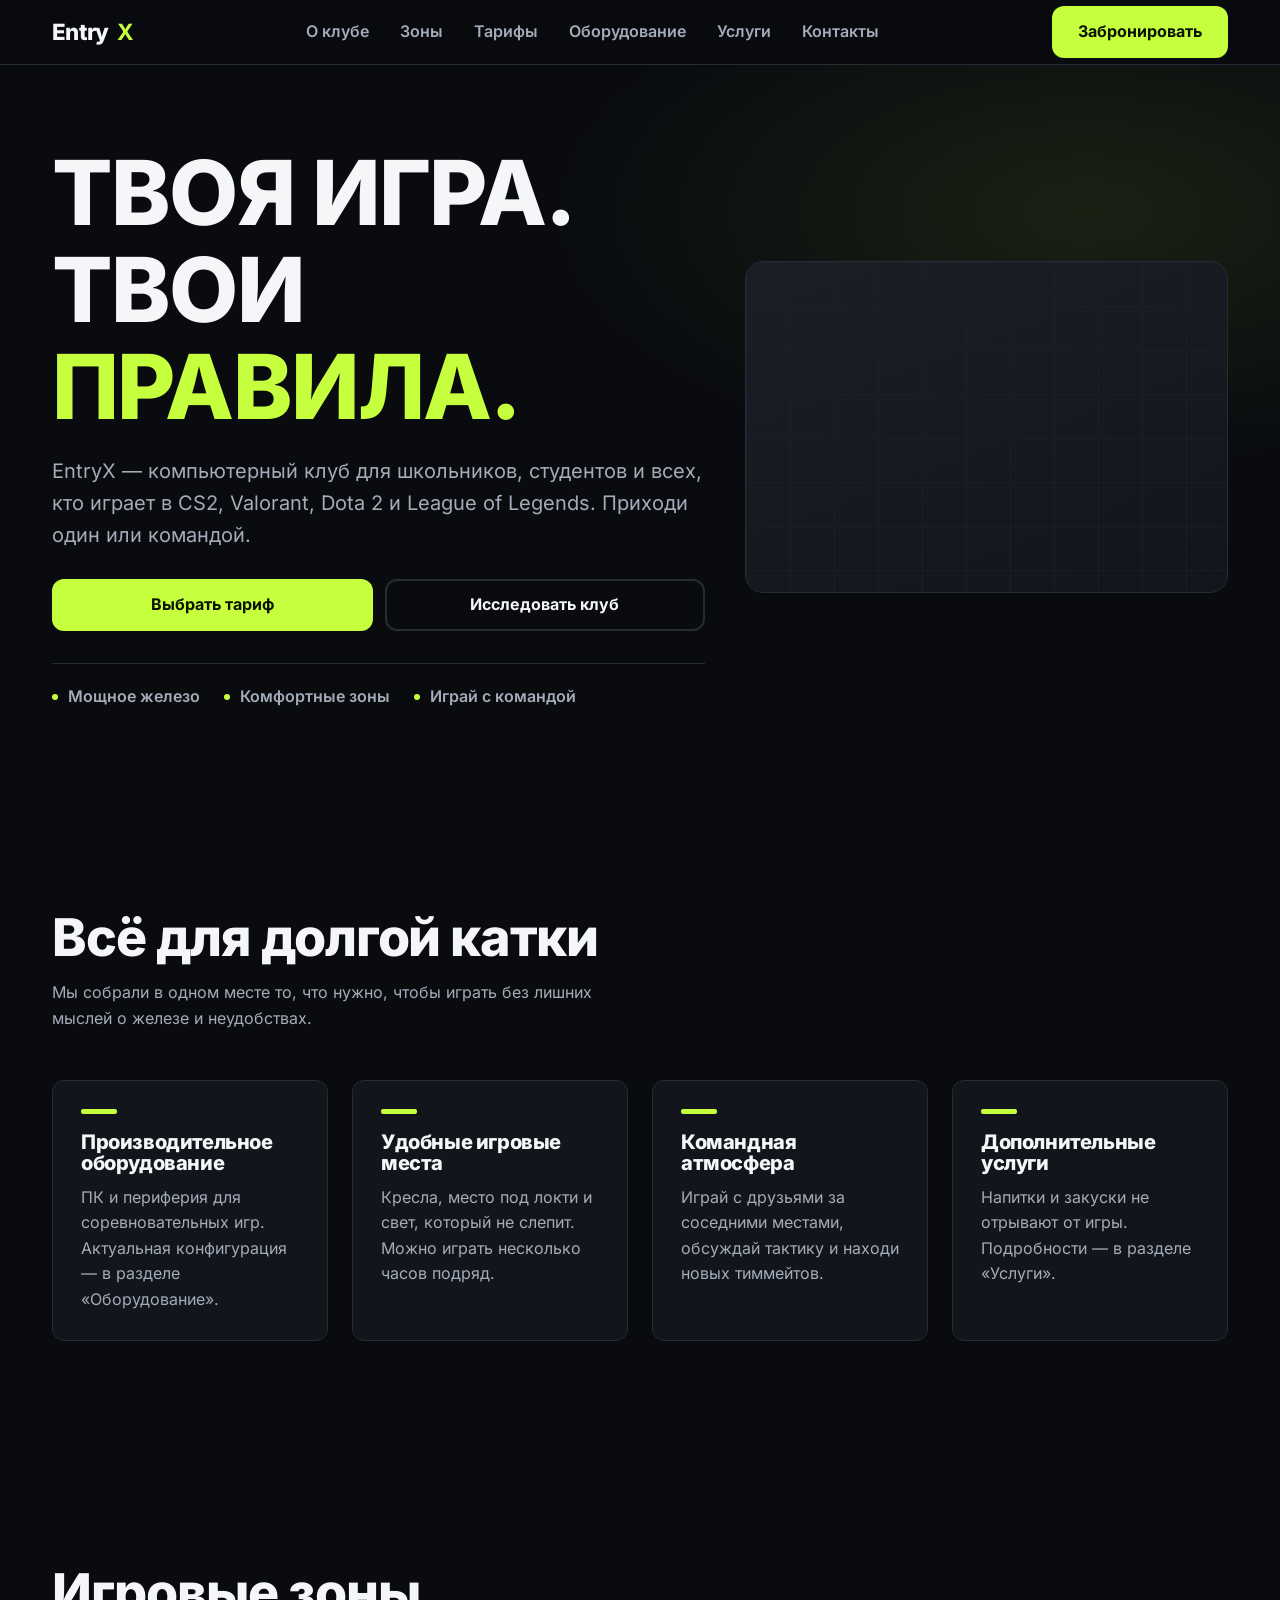
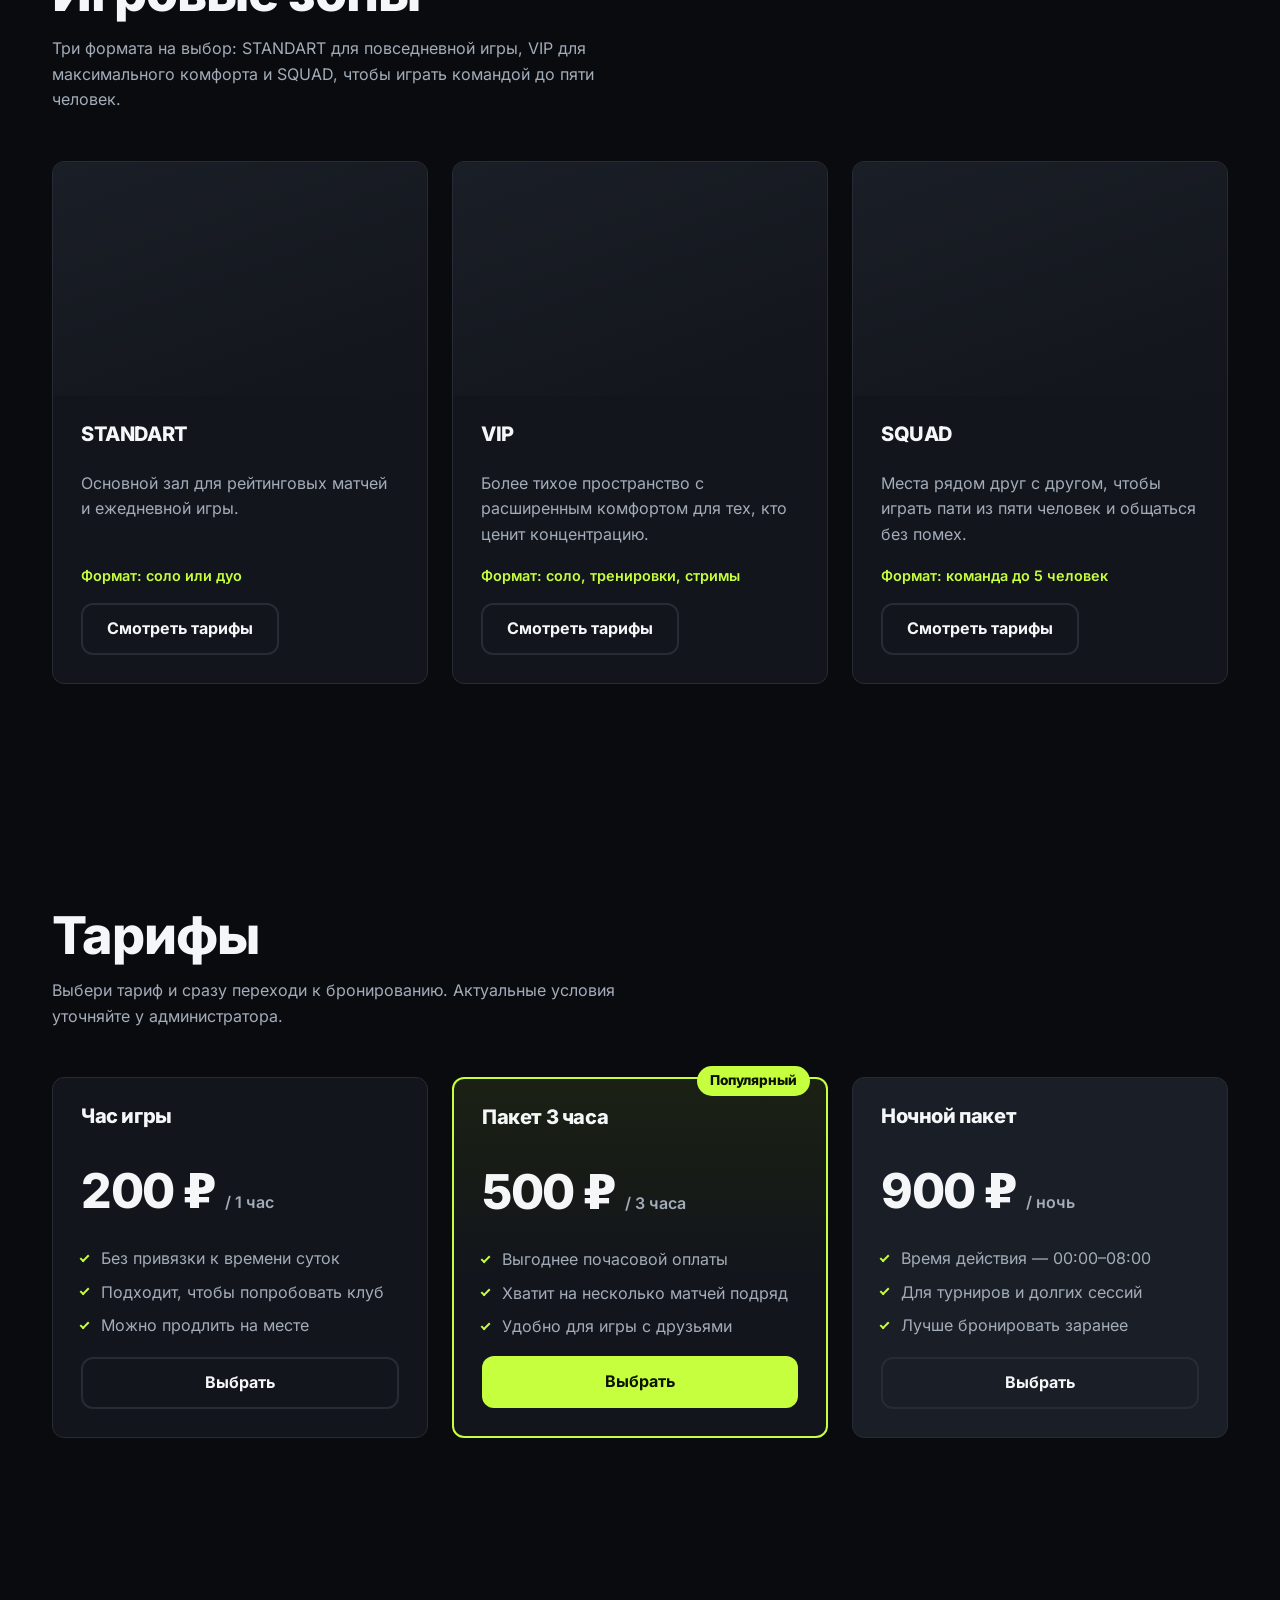
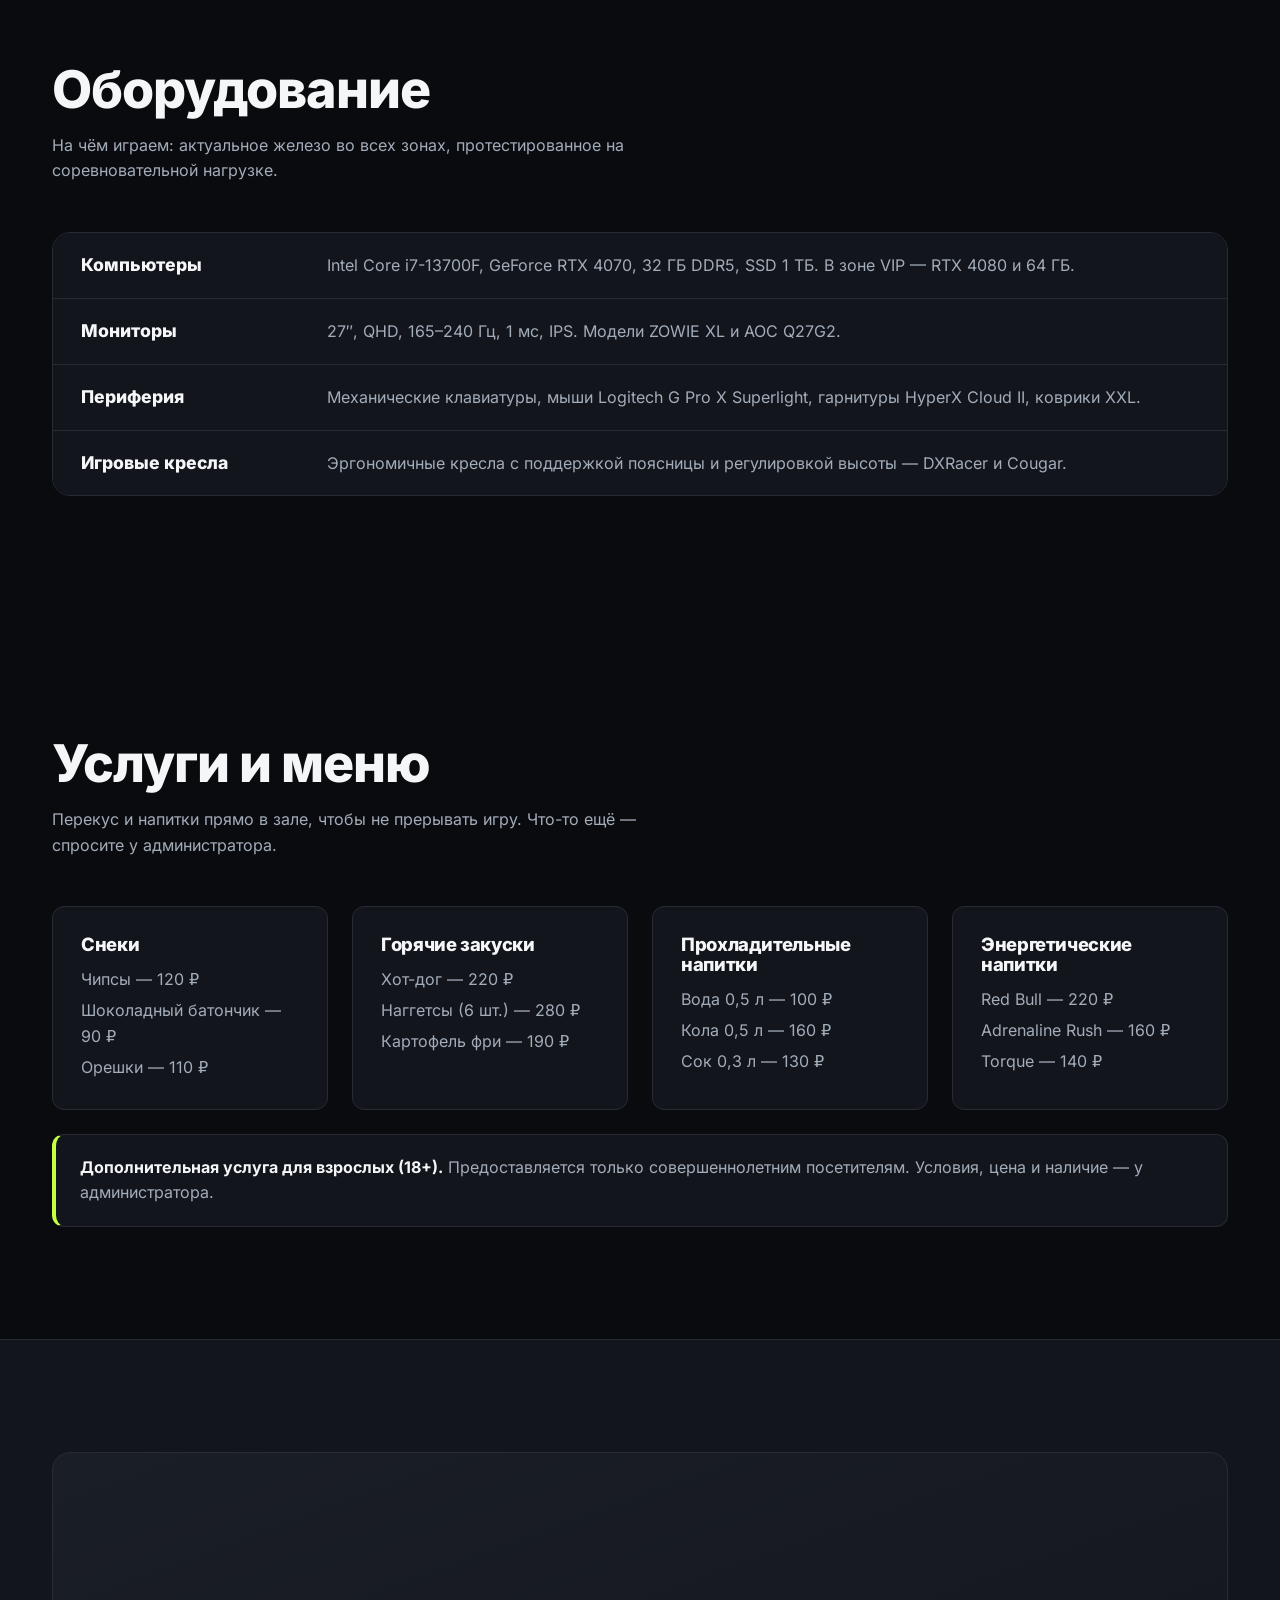
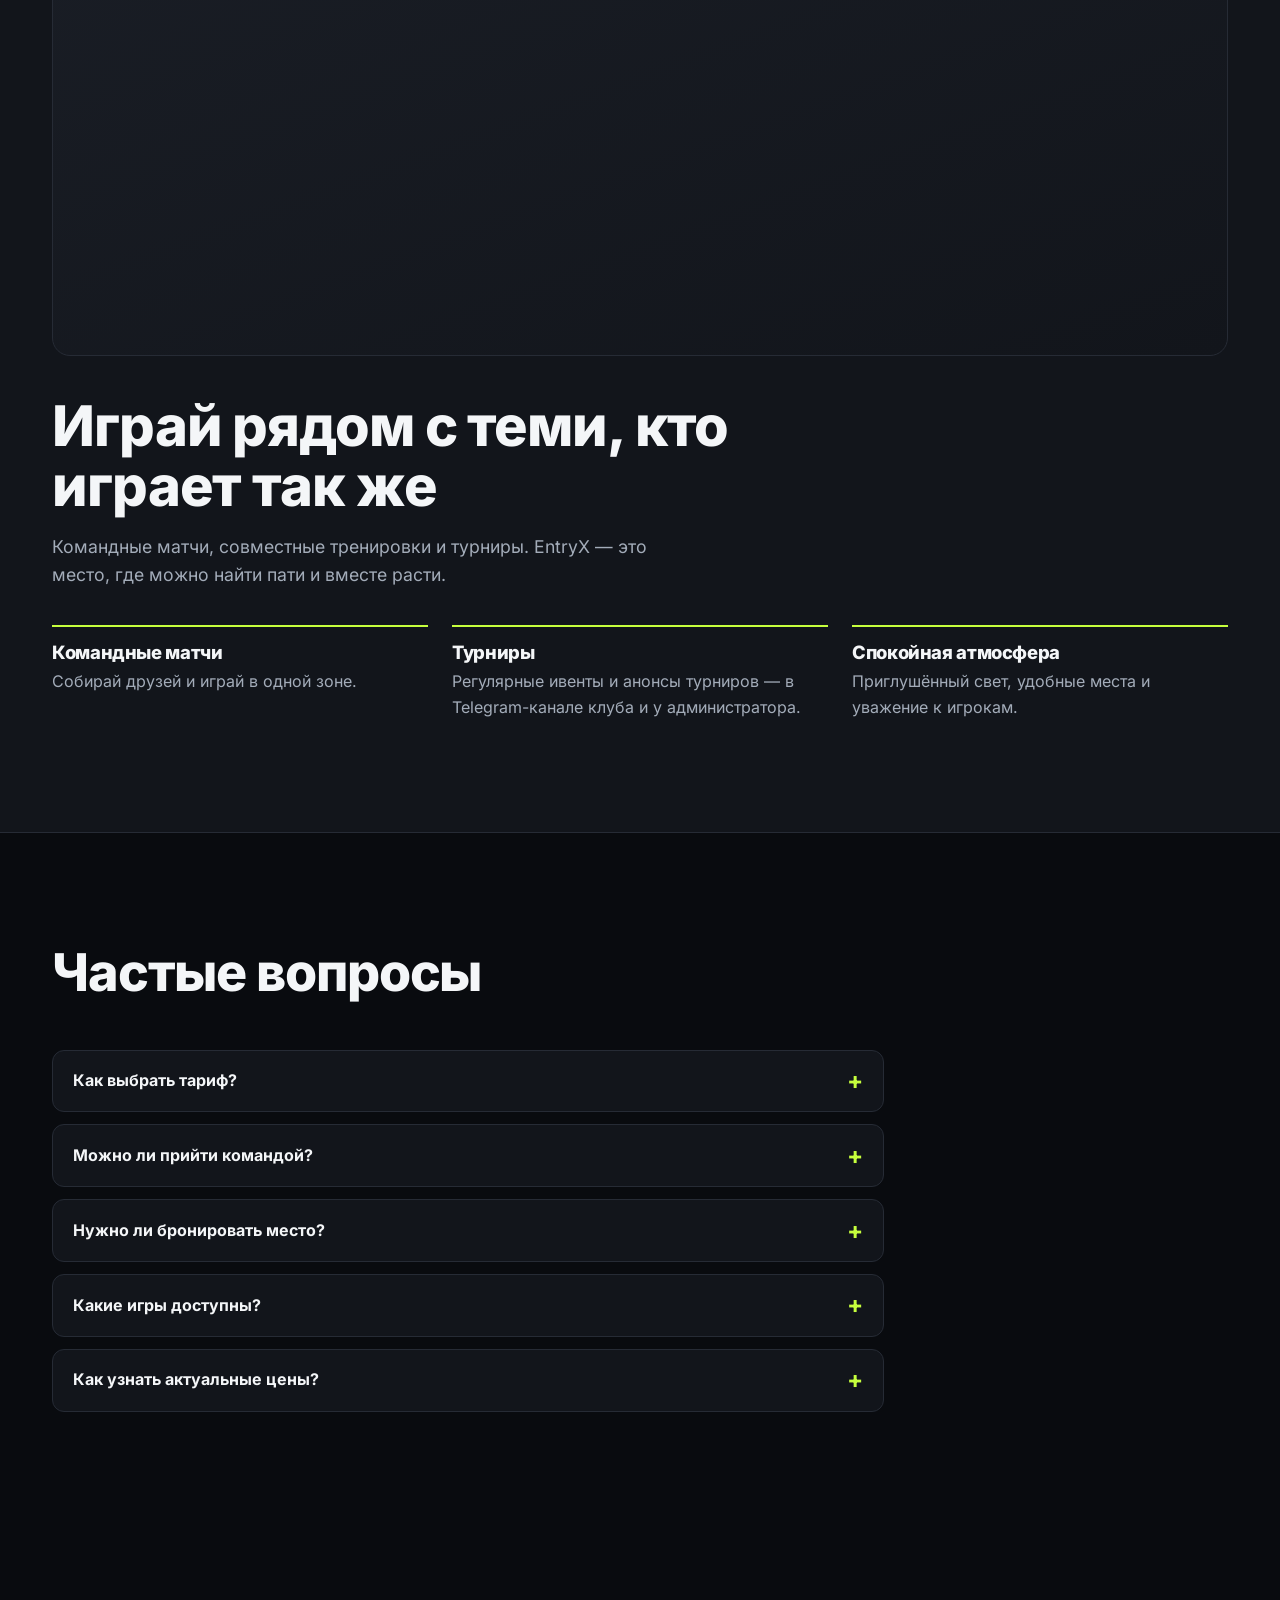
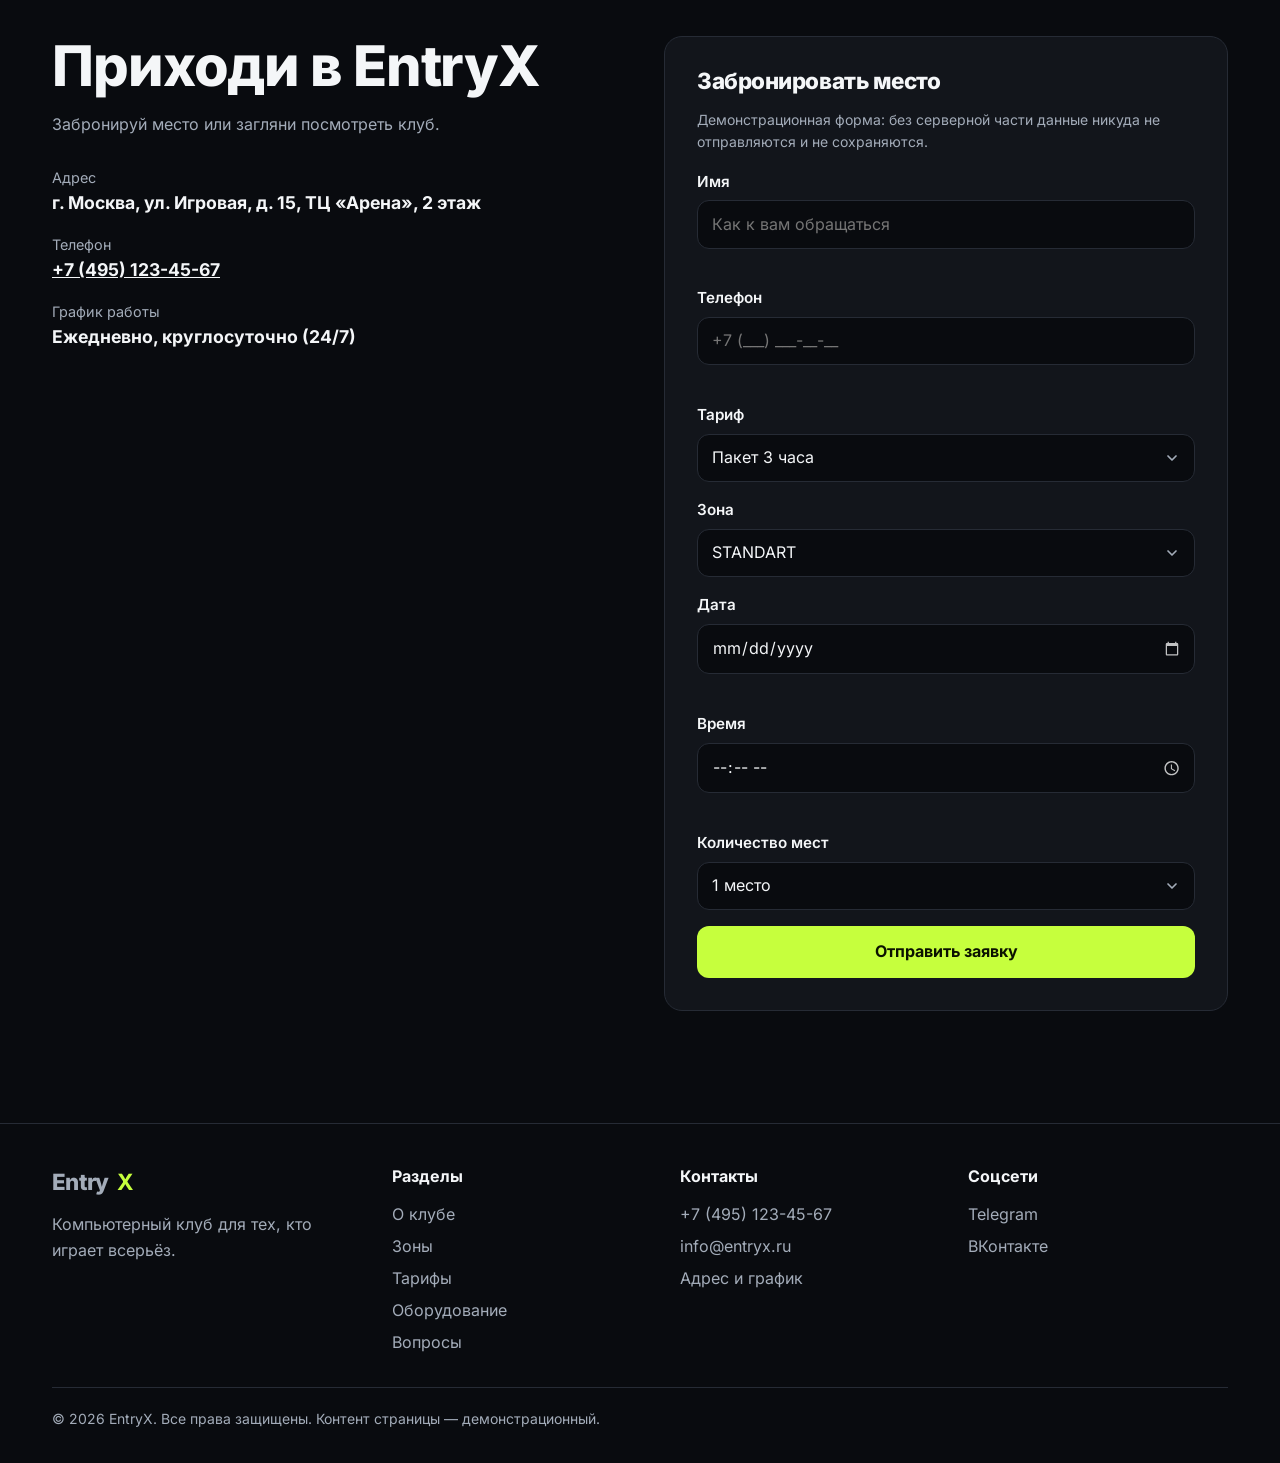
==== commit d169634b: "Изменены бронирование и навигация" ====
--- a/index.html
+++ b/index.html
@@ -66,6 +66,7 @@
           <li><a href="#about">О клубе</a></li>
           <li><a href="#zones">Зоны</a></li>
           <li><a href="#tariffs">Тарифы</a></li>
+          <li><a href="#equipment">Оборудование</a></li>
           <li><a href="#services">Услуги</a></li>
           <li><a href="#contacts">Контакты</a></li>
         </ul>
@@ -81,6 +82,7 @@
           <li><a href="#about">О клубе</a></li>
           <li><a href="#zones">Зоны</a></li>
           <li><a href="#tariffs">Тарифы</a></li>
+          <li><a href="#equipment">Оборудование</a></li>
           <li><a href="#services">Услуги</a></li>
           <li><a href="#contacts">Контакты</a></li>
         </ul>
@@ -431,17 +433,37 @@
           <div class="field">
             <label for="tariffSel">Тариф</label>
             <select id="tariffSel" name="tariff">
-              <option>Час игры</option>
-              <option selected>Пакет 3 часа</option>
-              <option>Ночной пакет</option>
+              <option value="Час игры">Час игры</option>
+              <option value="Пакет 3 часа" selected>Пакет 3 часа</option>
+              <option value="Ночной пакет">Ночной пакет</option>
             </select>
           </div>
           <div class="field">
             <label for="zoneSel">Зона</label>
             <select id="zoneSel" name="zone">
-              <option>STANDART</option>
-              <option>VIP</option>
-              <option>SQUAD</option>
+              <option value="STANDART">STANDART</option>
+              <option value="VIP">VIP</option>
+              <option value="SQUAD">SQUAD</option>
+            </select>
+          </div>
+          <div class="field">
+            <label for="date">Дата</label>
+            <input id="date" name="date" type="date" required>
+            <span class="err" id="dateErr" aria-live="polite"></span>
+          </div>
+          <div class="field">
+            <label for="time">Время</label>
+            <input id="time" name="time" type="time" required>
+            <span class="err" id="timeErr" aria-live="polite"></span>
+          </div>
+          <div class="field">
+            <label for="count">Количество мест</label>
+            <select id="count" name="count">
+              <option value="1">1 место</option>
+              <option value="2">2 места</option>
+              <option value="3">3 места</option>
+              <option value="4">4 места</option>
+              <option value="5">5 мест</option>
             </select>
           </div>
           <button class="btn btn-primary btn-block" type="submit">Отправить заявку</button>
@@ -466,6 +488,7 @@
             <li><a href="#about">О клубе</a></li>
             <li><a href="#zones">Зоны</a></li>
             <li><a href="#tariffs">Тарифы</a></li>
+            <li><a href="#equipment">Оборудование</a></li>
             <li><a href="#faq">Вопросы</a></li>
           </ul>
         </div>
@@ -488,5 +511,12 @@
       <p class="copy">© <span data-year>2026</span> EntryX. Все права защищены. Контент страницы — демонстрационный.</p>
     </div>
   </footer>
+
+  <button class="to-top" id="toTop" type="button" aria-label="Наверх">
+    <svg width="20" height="20" viewBox="0 0 24 24" fill="none" stroke="currentColor" stroke-width="2.5" stroke-linecap="round" stroke-linejoin="round" aria-hidden="true">
+      <path d="M12 19V5"/>
+      <path d="m5 12 7-7 7 7"/>
+    </svg>
+  </button>
 </body>
 </html>
--- a/css/components.css
+++ b/css/components.css
@@ -624,12 +624,47 @@
   border: 1px solid var(--line);
   border-radius: var(--radius);
   font: inherit;
+  color-scheme: dark;
   transition: border-color var(--t-fast);
 }
 
 .field input:hover,
 .field select:hover {
   border-color: #3a414d;
+}
+
+/* Единое выравнивание правых индикаторов:
+   стрелки селектов и иконки календаря/часов в одну линию */
+.field select {
+  appearance: none;
+  -webkit-appearance: none;
+  background-image: url("data:image/svg+xml;charset=utf-8,%3Csvg xmlns='http://www.w3.org/2000/svg' width='16' height='16' viewBox='0 0 24 24' fill='none' stroke='%23A3ACB9' stroke-width='2.5' stroke-linecap='round' stroke-linejoin='round'%3E%3Cpath d='m6 9 6 6 6-6'/%3E%3C/svg%3E");
+  background-repeat: no-repeat;
+  background-position: right 0.9rem center;
+  background-size: 1rem;
+  padding-right: 2.55rem;
+}
+
+.field input[type="date"],
+.field input[type="time"] {
+  position: relative;
+}
+
+.field input[type="date"]::-webkit-calendar-picker-indicator,
+.field input[type="time"]::-webkit-calendar-picker-indicator {
+  position: absolute;
+  right: 0.9rem;
+  top: 50%;
+  transform: translateY(-50%);
+  padding: 0;
+  cursor: pointer;
+  opacity: 0.75;
+  transition: opacity var(--t-fast);
+}
+
+.field input[type="date"]::-webkit-calendar-picker-indicator:hover,
+.field input[type="time"]::-webkit-calendar-picker-indicator:hover {
+  opacity: 1;
 }
 
 .field input:focus-visible,
@@ -711,4 +746,41 @@
   border-top: 1px solid var(--line);
   color: var(--muted);
   font-size: 0.875rem;
+}
+
+/* ================= КНОПКА «НАВЕРХ» ================= */
+.to-top {
+  position: fixed;
+  right: max(1rem, env(safe-area-inset-right));
+  bottom: max(1rem, calc(1rem + env(safe-area-inset-bottom)));
+  z-index: 60;
+  width: 48px;
+  height: 48px;
+  display: inline-flex;
+  align-items: center;
+  justify-content: center;
+  border-radius: 50%;
+  border: 1px solid var(--line);
+  background: var(--surface-2);
+  color: var(--text);
+  cursor: pointer;
+  box-shadow: 0 10px 28px rgba(0, 0, 0, 0.45);
+  opacity: 0;
+  visibility: hidden;
+  transform: translateY(10px);
+  pointer-events: none;
+  transition: opacity var(--t-normal), transform var(--t-normal),
+    border-color var(--t-normal), color var(--t-normal);
+}
+
+.to-top:hover {
+  border-color: var(--accent);
+  color: var(--accent);
+}
+
+.to-top.show {
+  opacity: 1;
+  visibility: visible;
+  transform: none;
+  pointer-events: auto;
 }
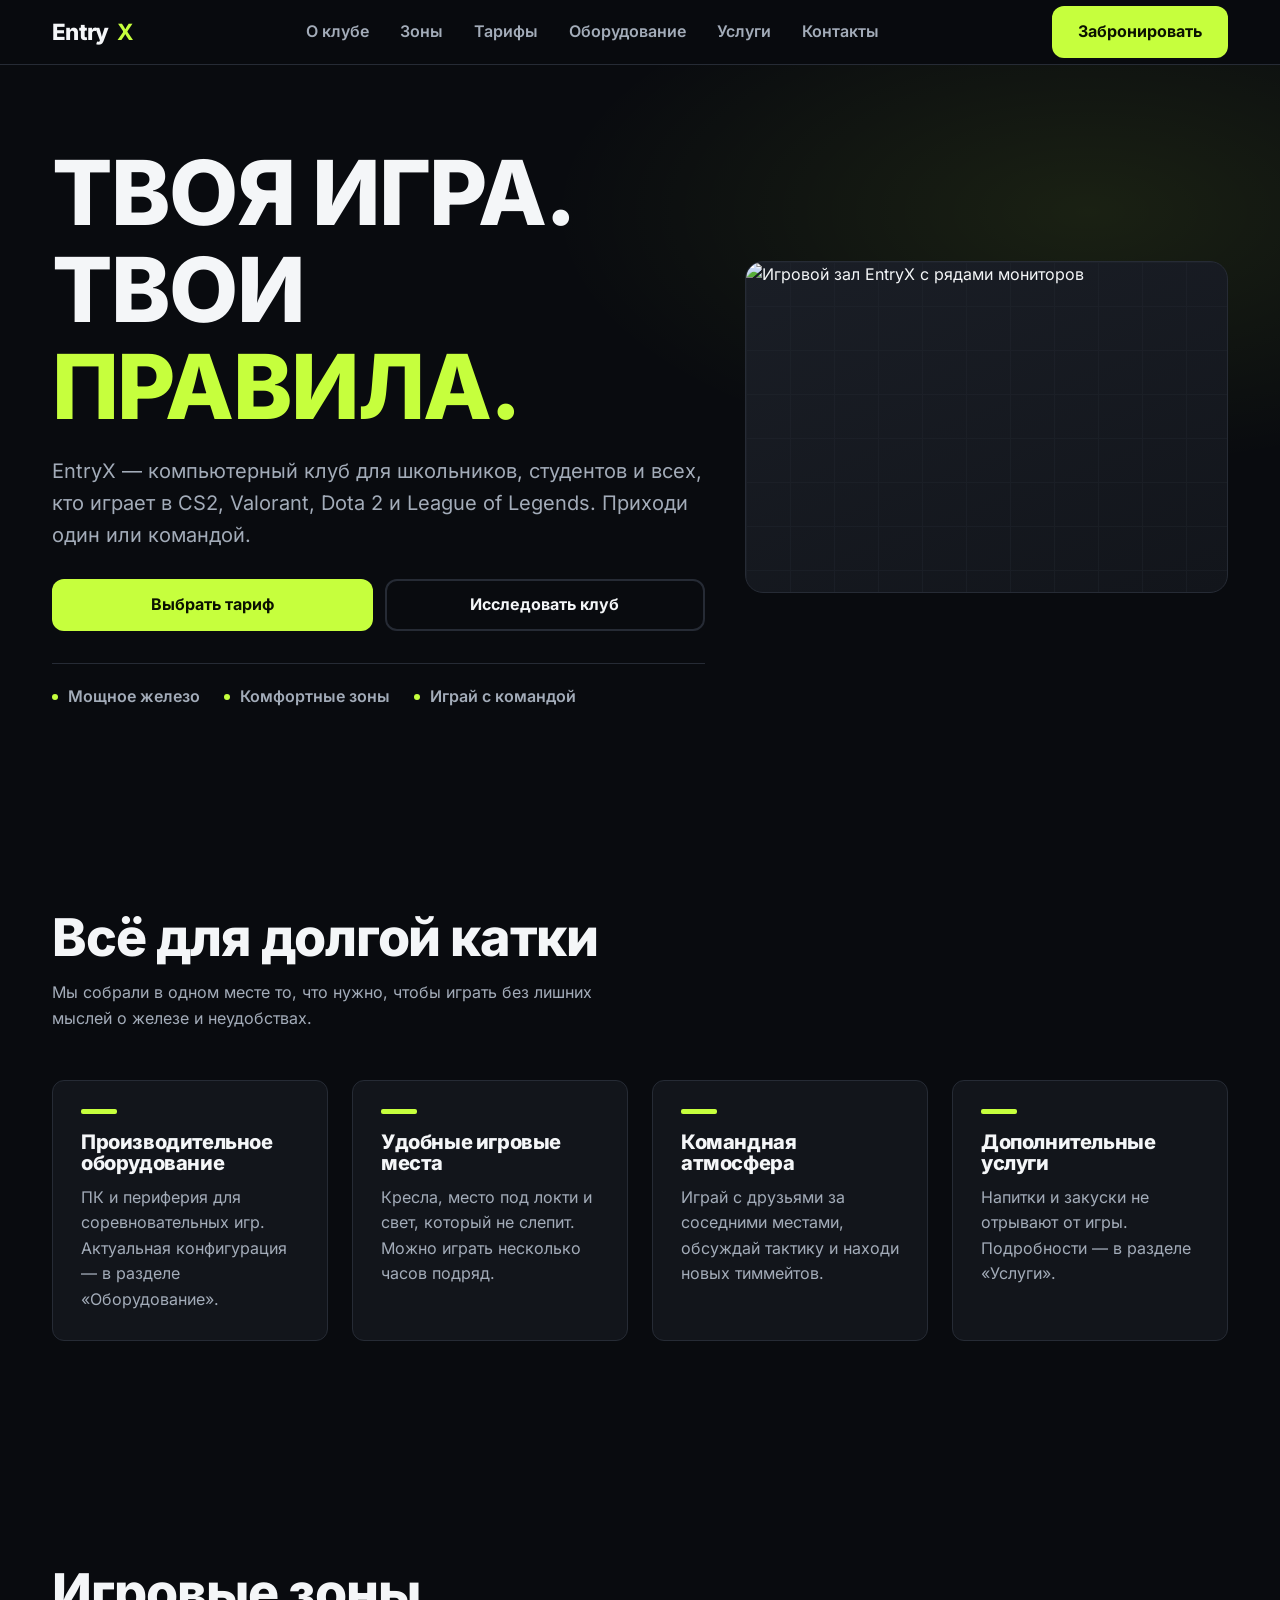
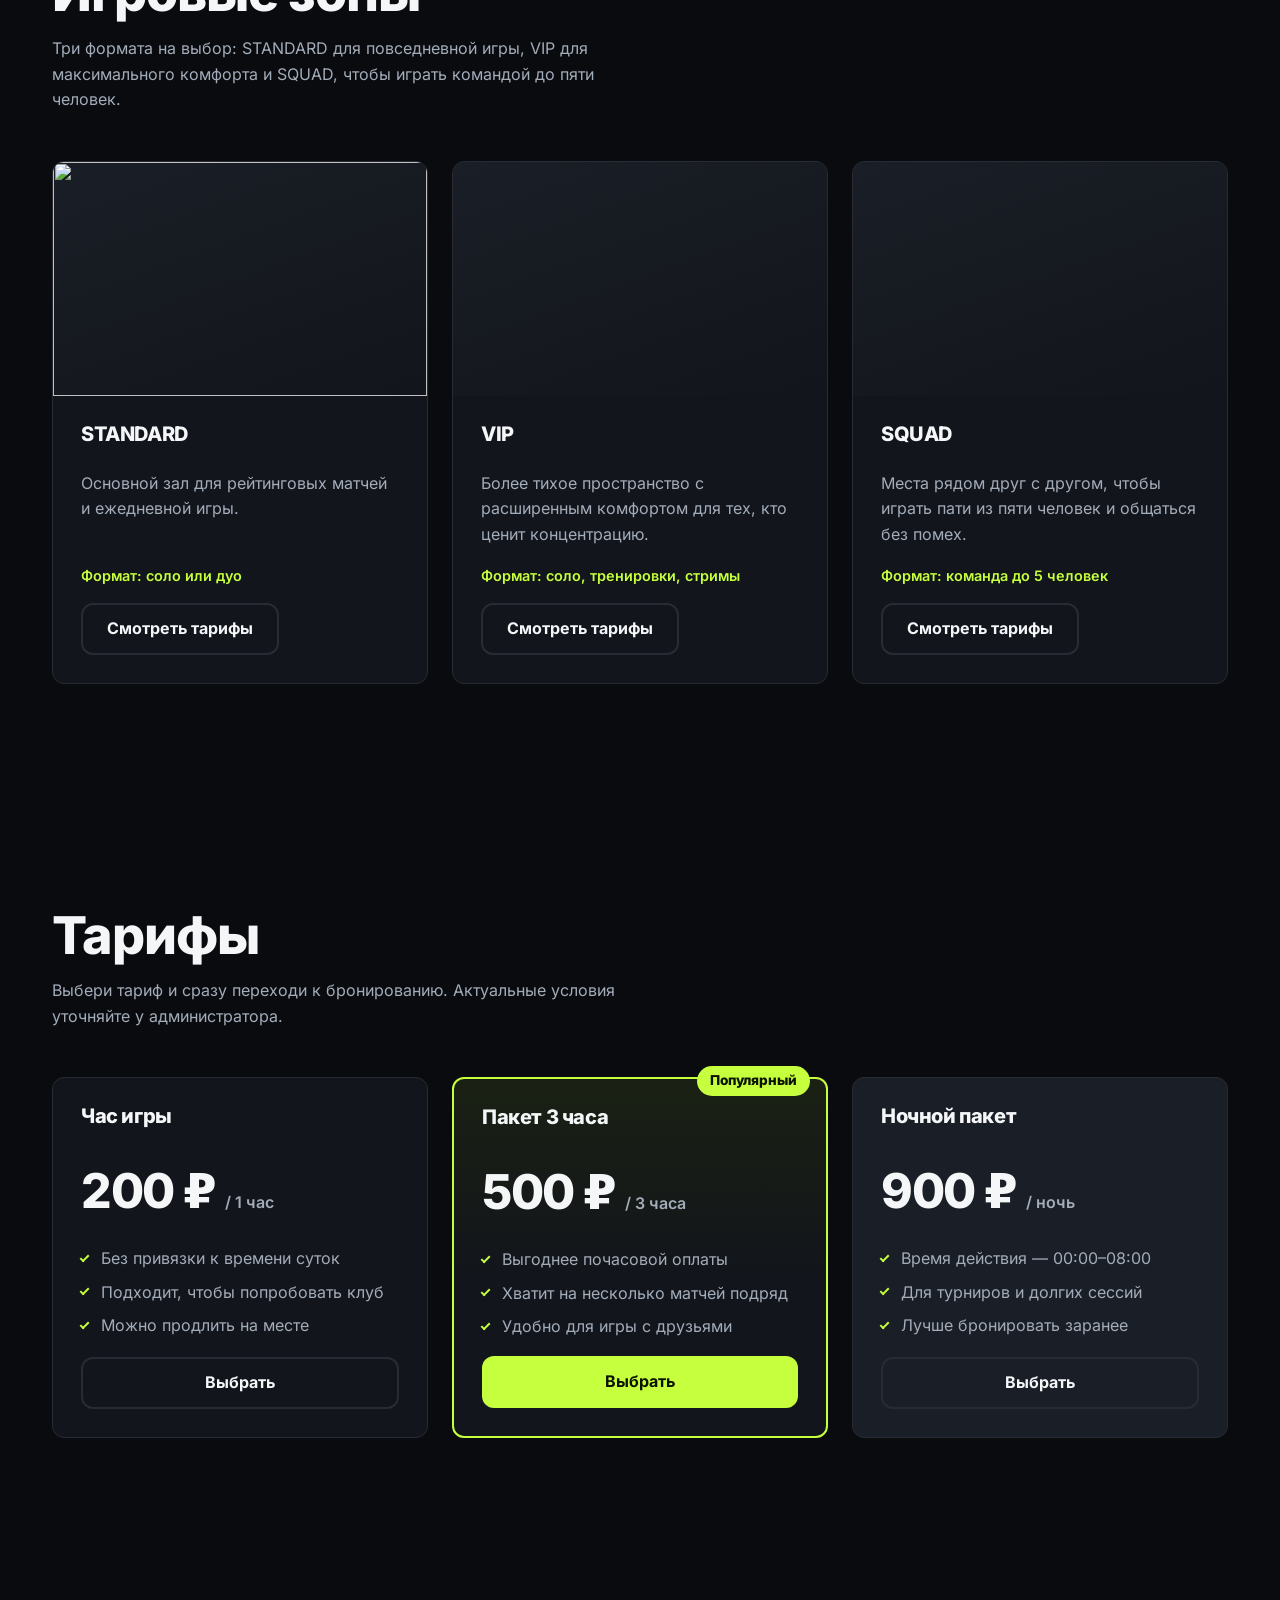
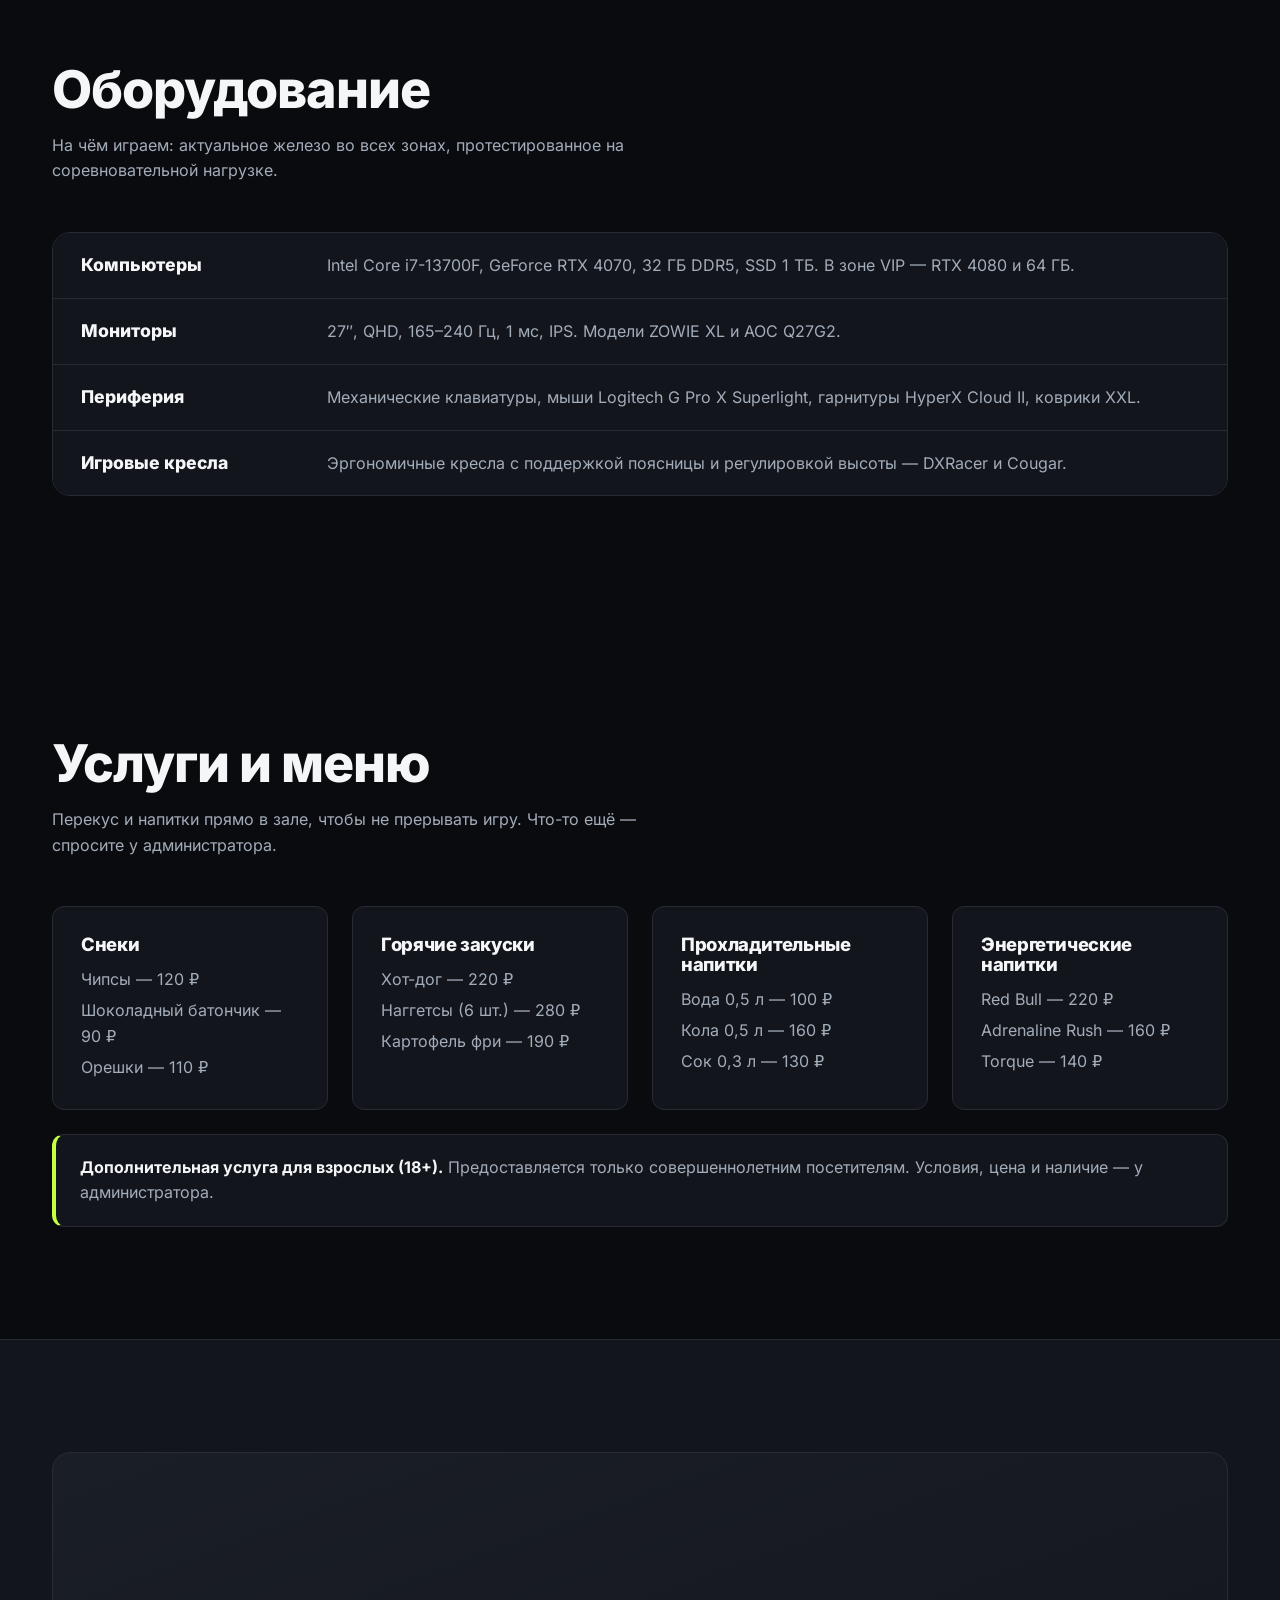
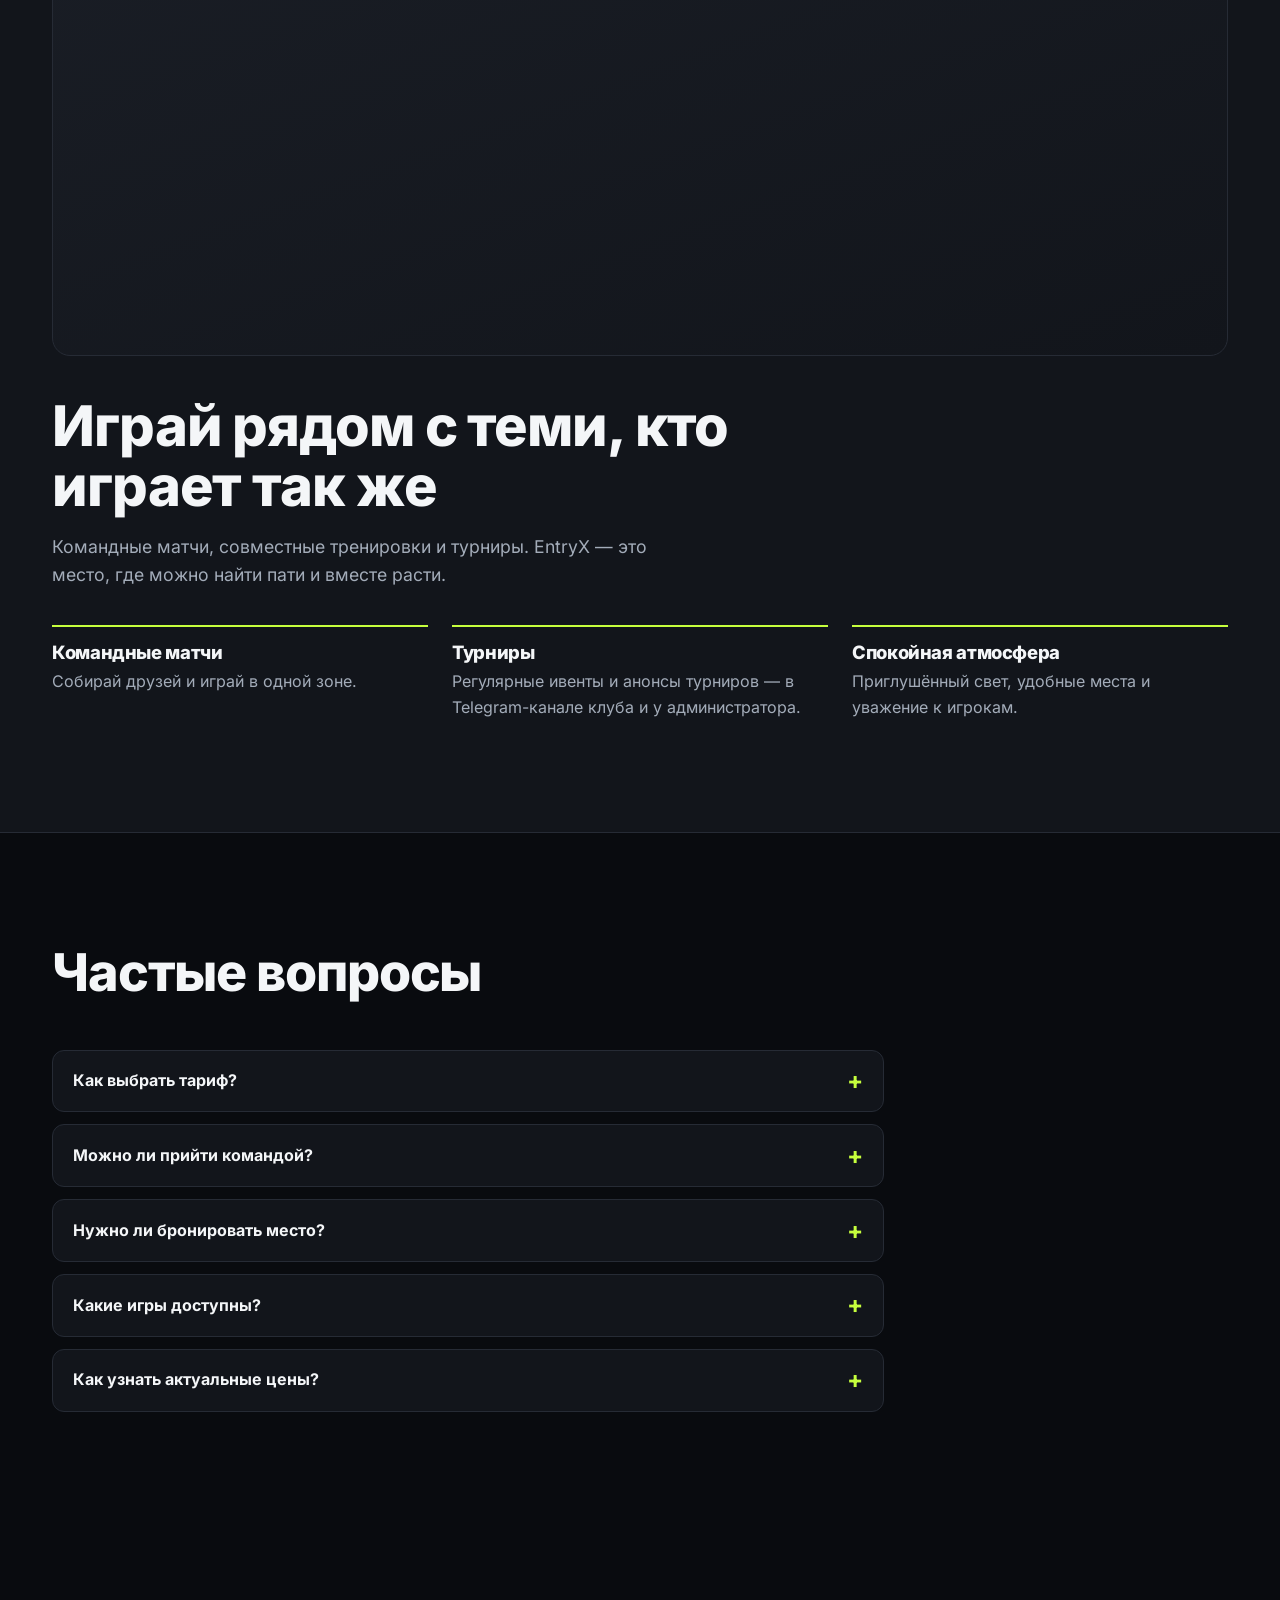
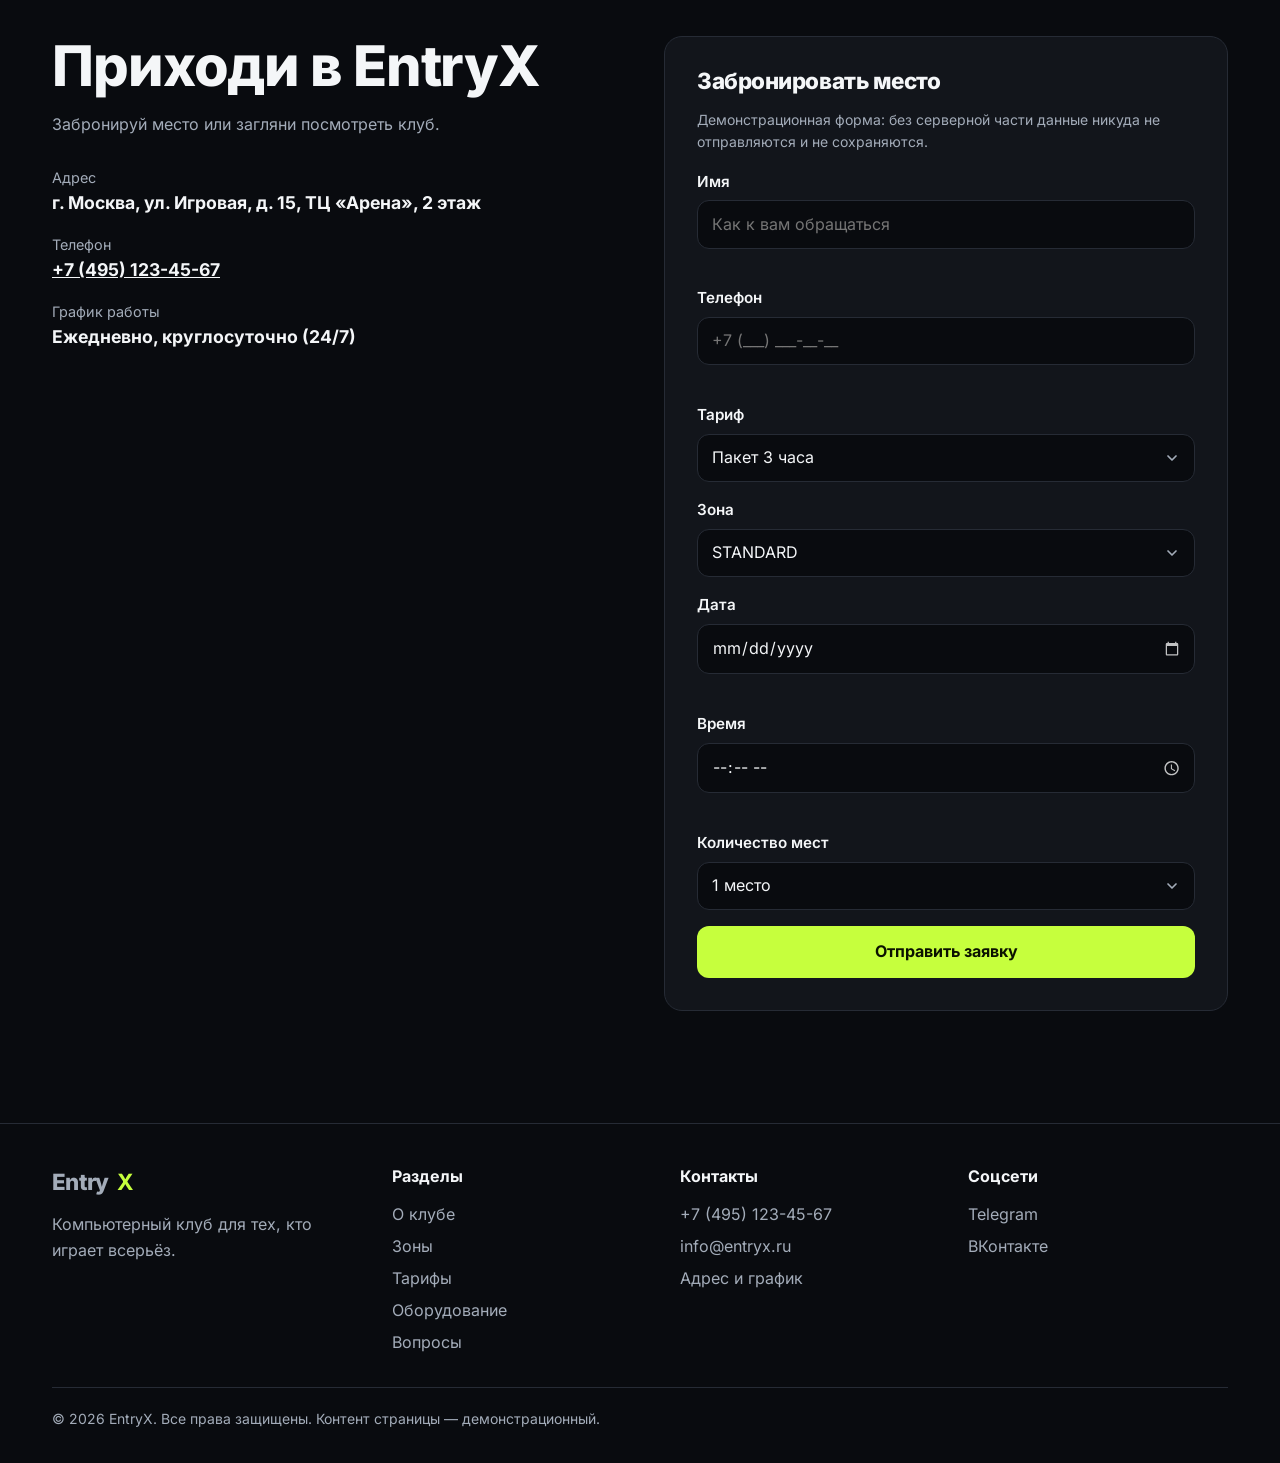
==== commit 34d42963: "Изменено название зоны" ====
--- a/index.html
+++ b/index.html
@@ -159,7 +159,7 @@
       <div class="wrap">
         <div class="sec-head">
           <h2 id="zones-title">Игровые зоны</h2>
-          <p>Три формата на выбор: STANDART для повседневной игры, VIP для максимального комфорта и SQUAD, чтобы играть командой до пяти человек.</p>
+          <p>Три формата на выбор: STANDARD для повседневной игры, VIP для максимального комфорта и SQUAD, чтобы играть командой до пяти человек.</p>
         </div>
         <div class="grid cols-3">
           <article class="card zone">
@@ -174,7 +174,7 @@
                 loading="lazy" decoding="async">
             </div>
             <div class="zone-body">
-              <h3>STANDART</h3>
+              <h3>STANDARD</h3>
               <p>Основной зал для рейтинговых матчей и ежедневной игры.</p>
               <span class="meta">Формат: соло или дуо</span>
               <a class="btn btn-ghost" href="#tariffs">Смотреть тарифы</a>
@@ -441,7 +441,7 @@
           <div class="field">
             <label for="zoneSel">Зона</label>
             <select id="zoneSel" name="zone">
-              <option value="STANDART">STANDART</option>
+              <option value="STANDARD">STANDARD</option>
               <option value="VIP">VIP</option>
               <option value="SQUAD">SQUAD</option>
             </select>
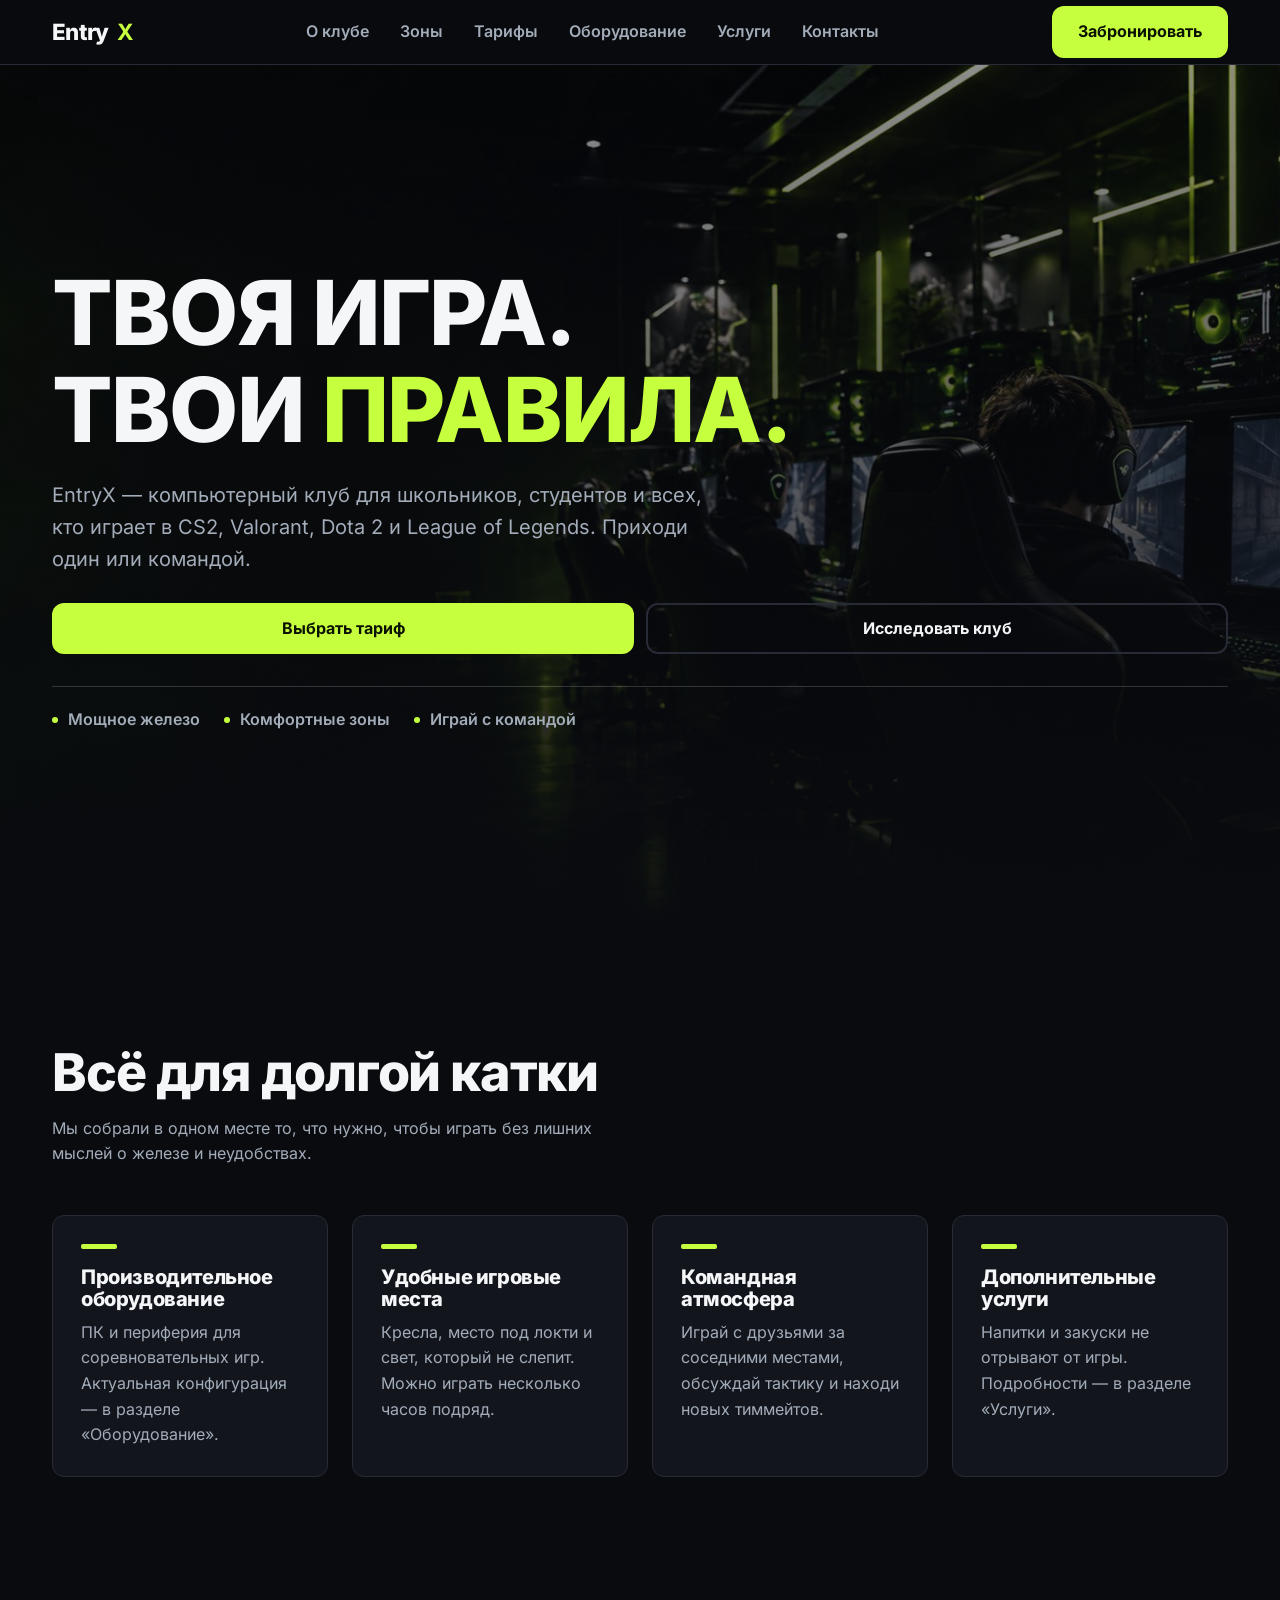
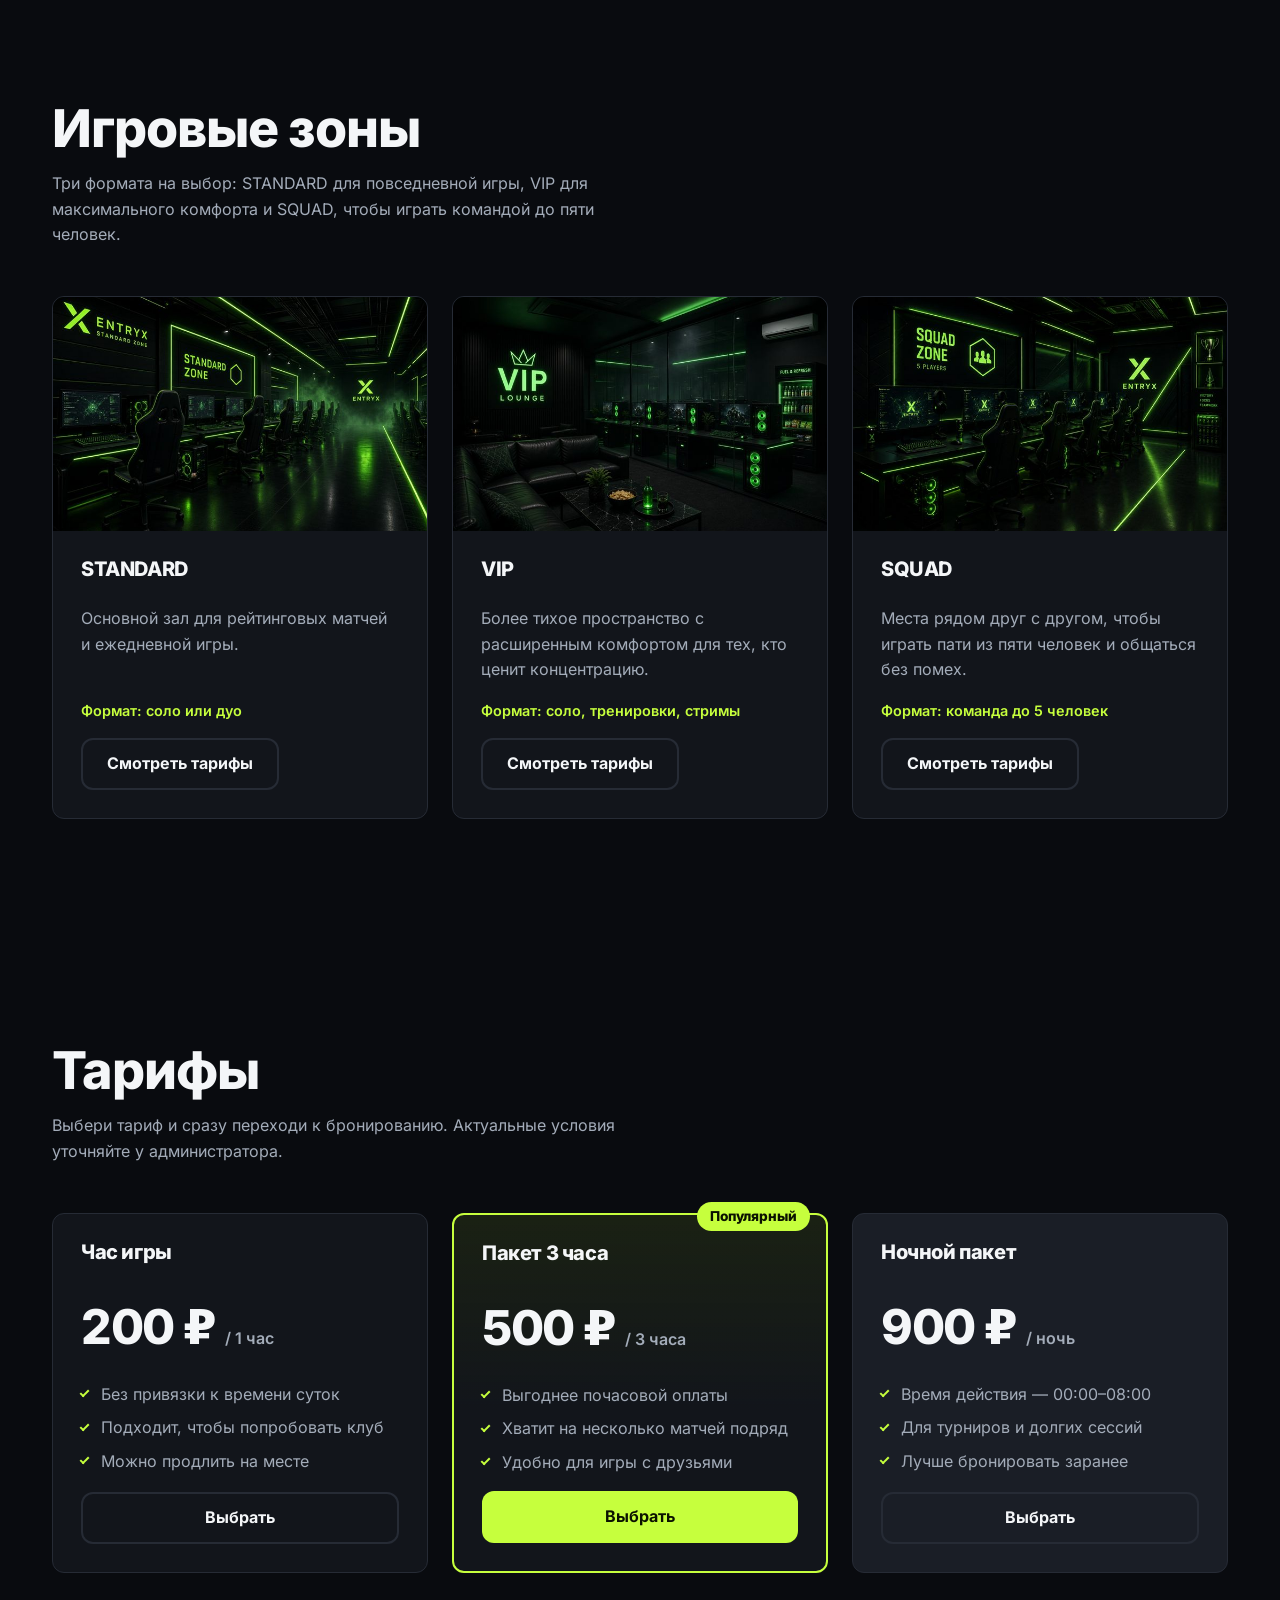
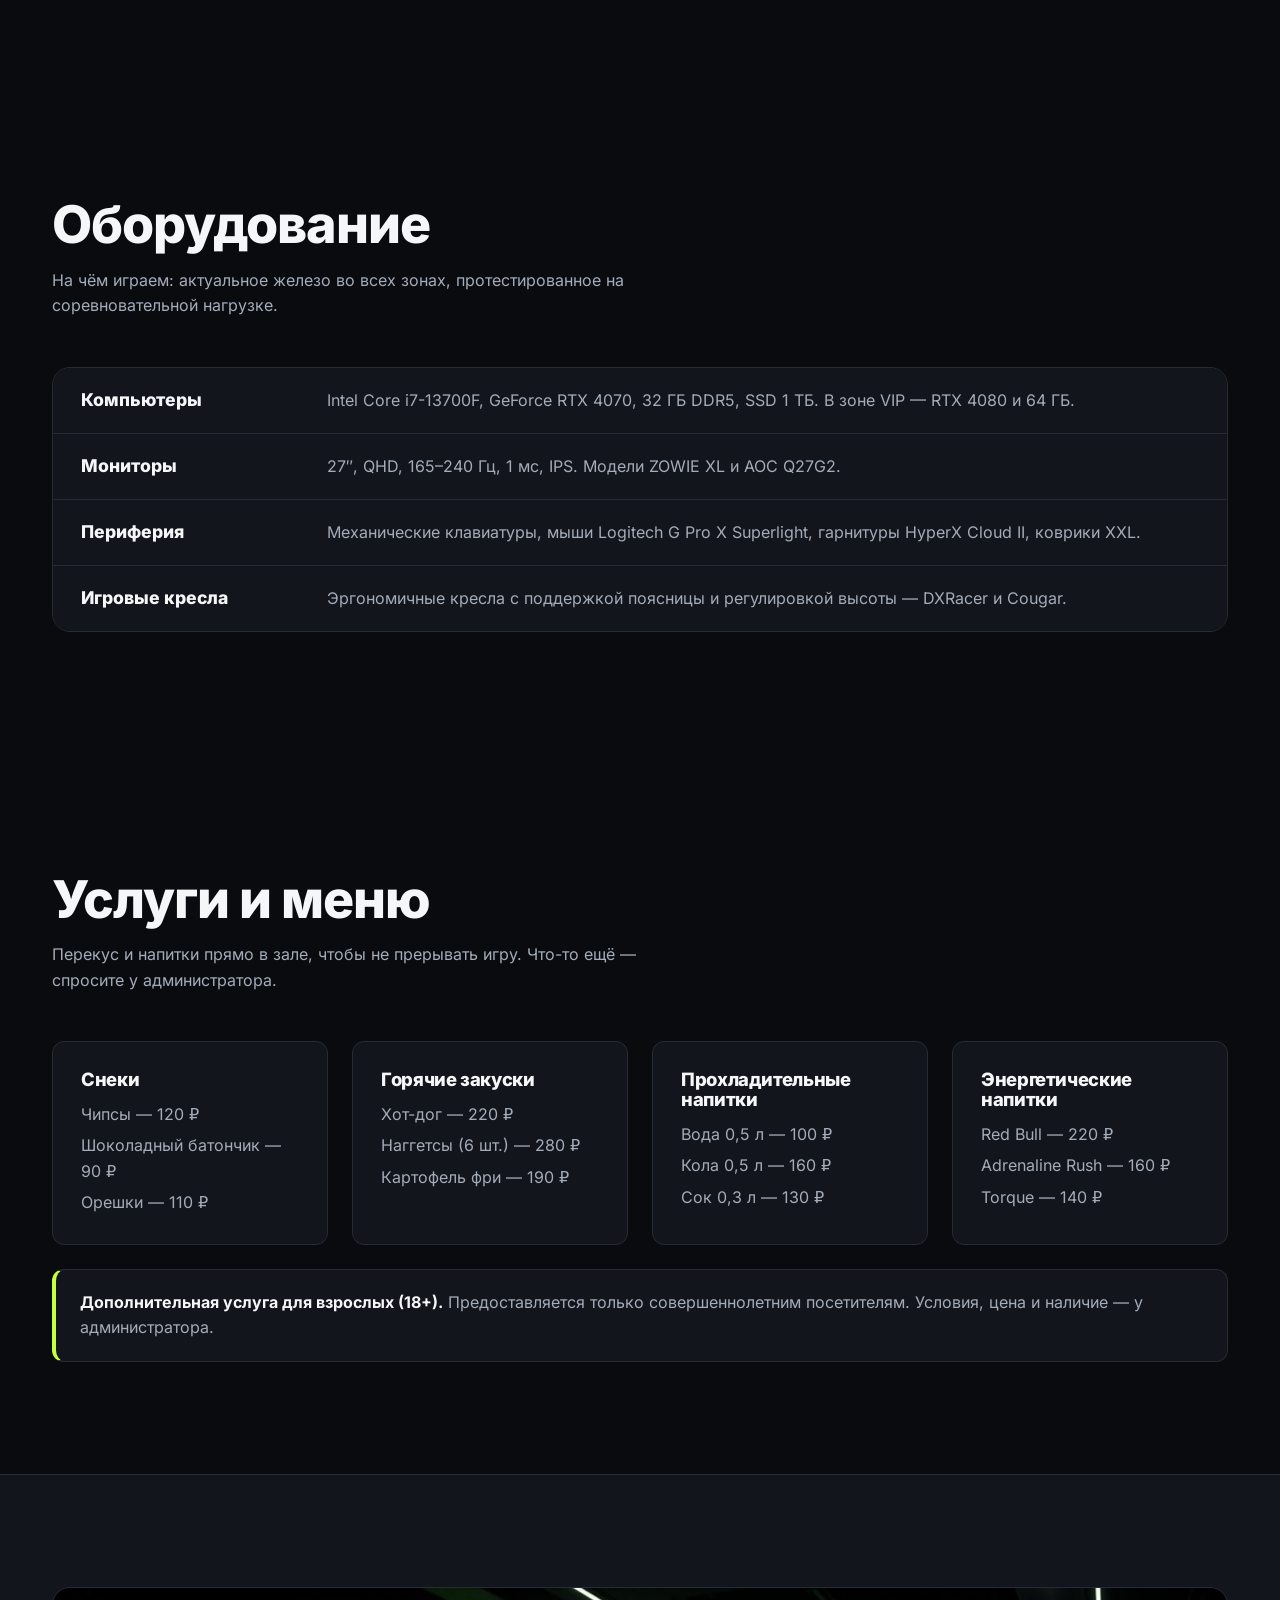
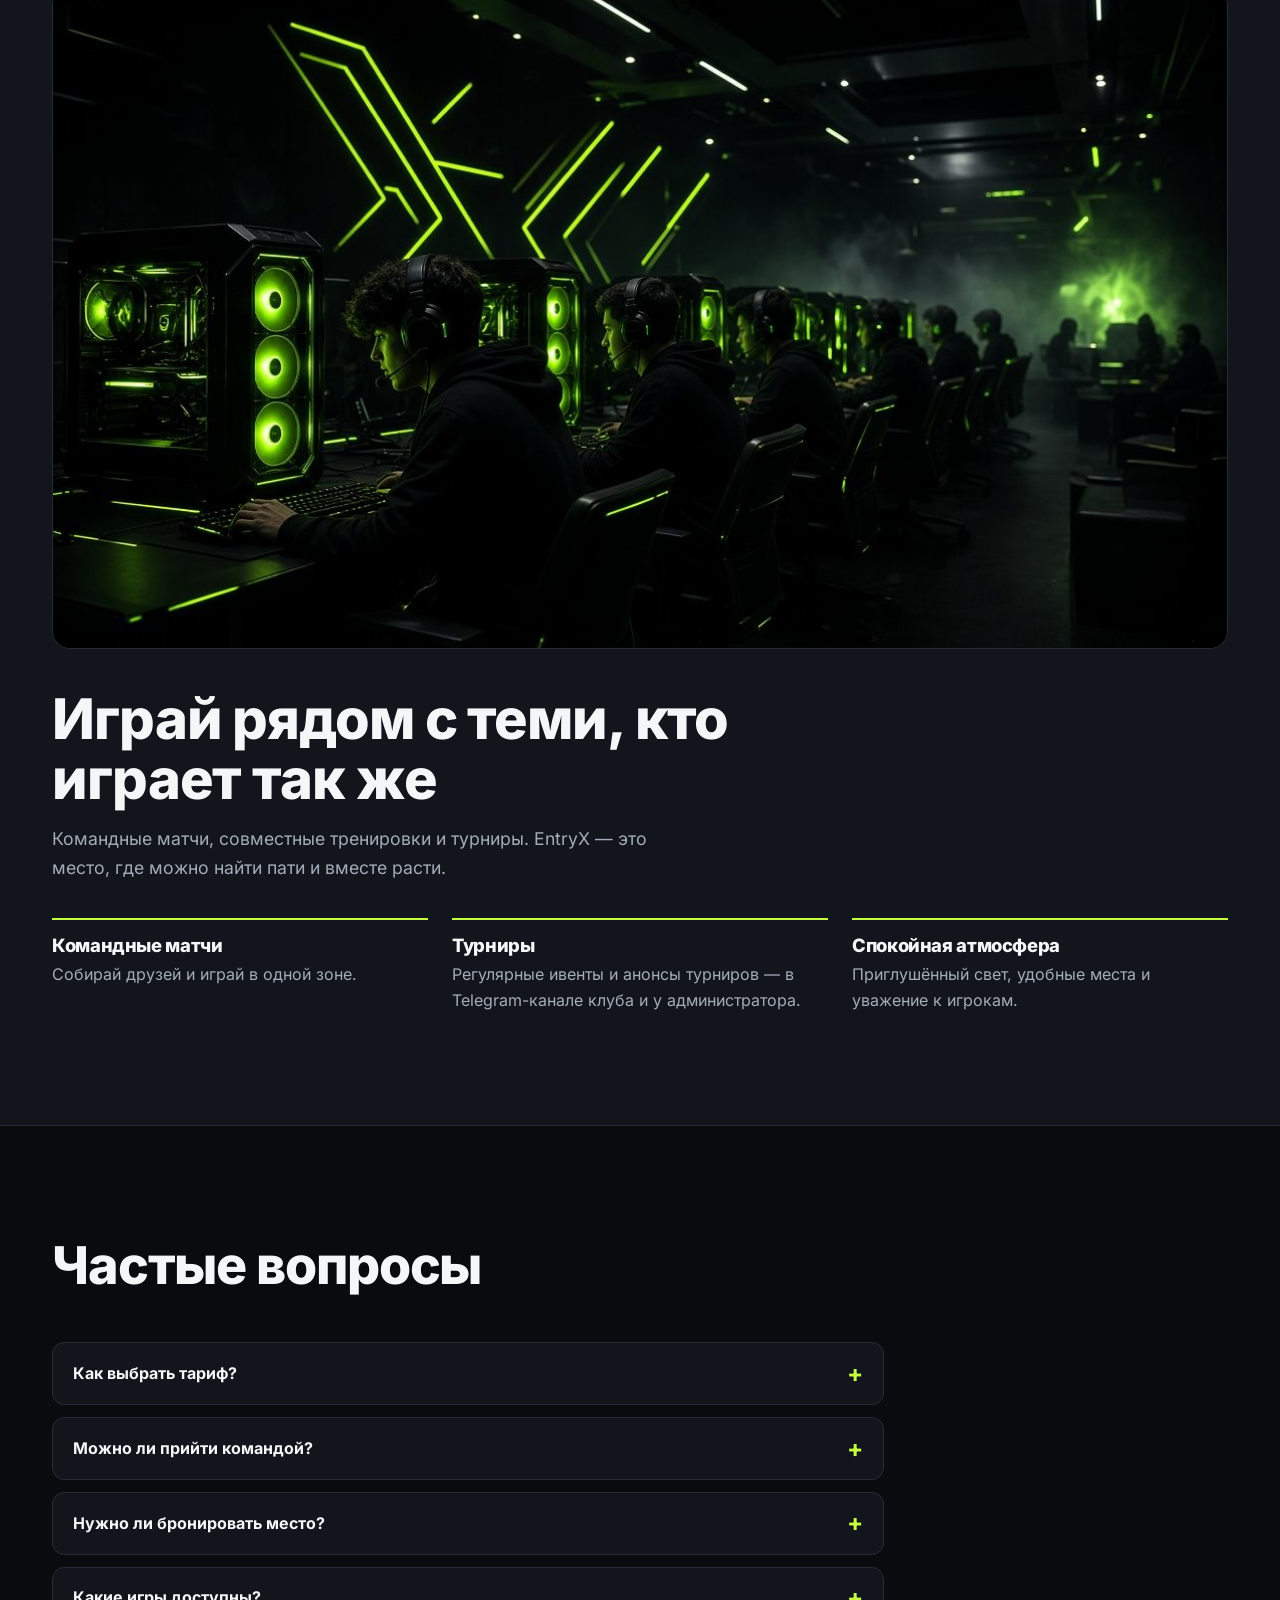
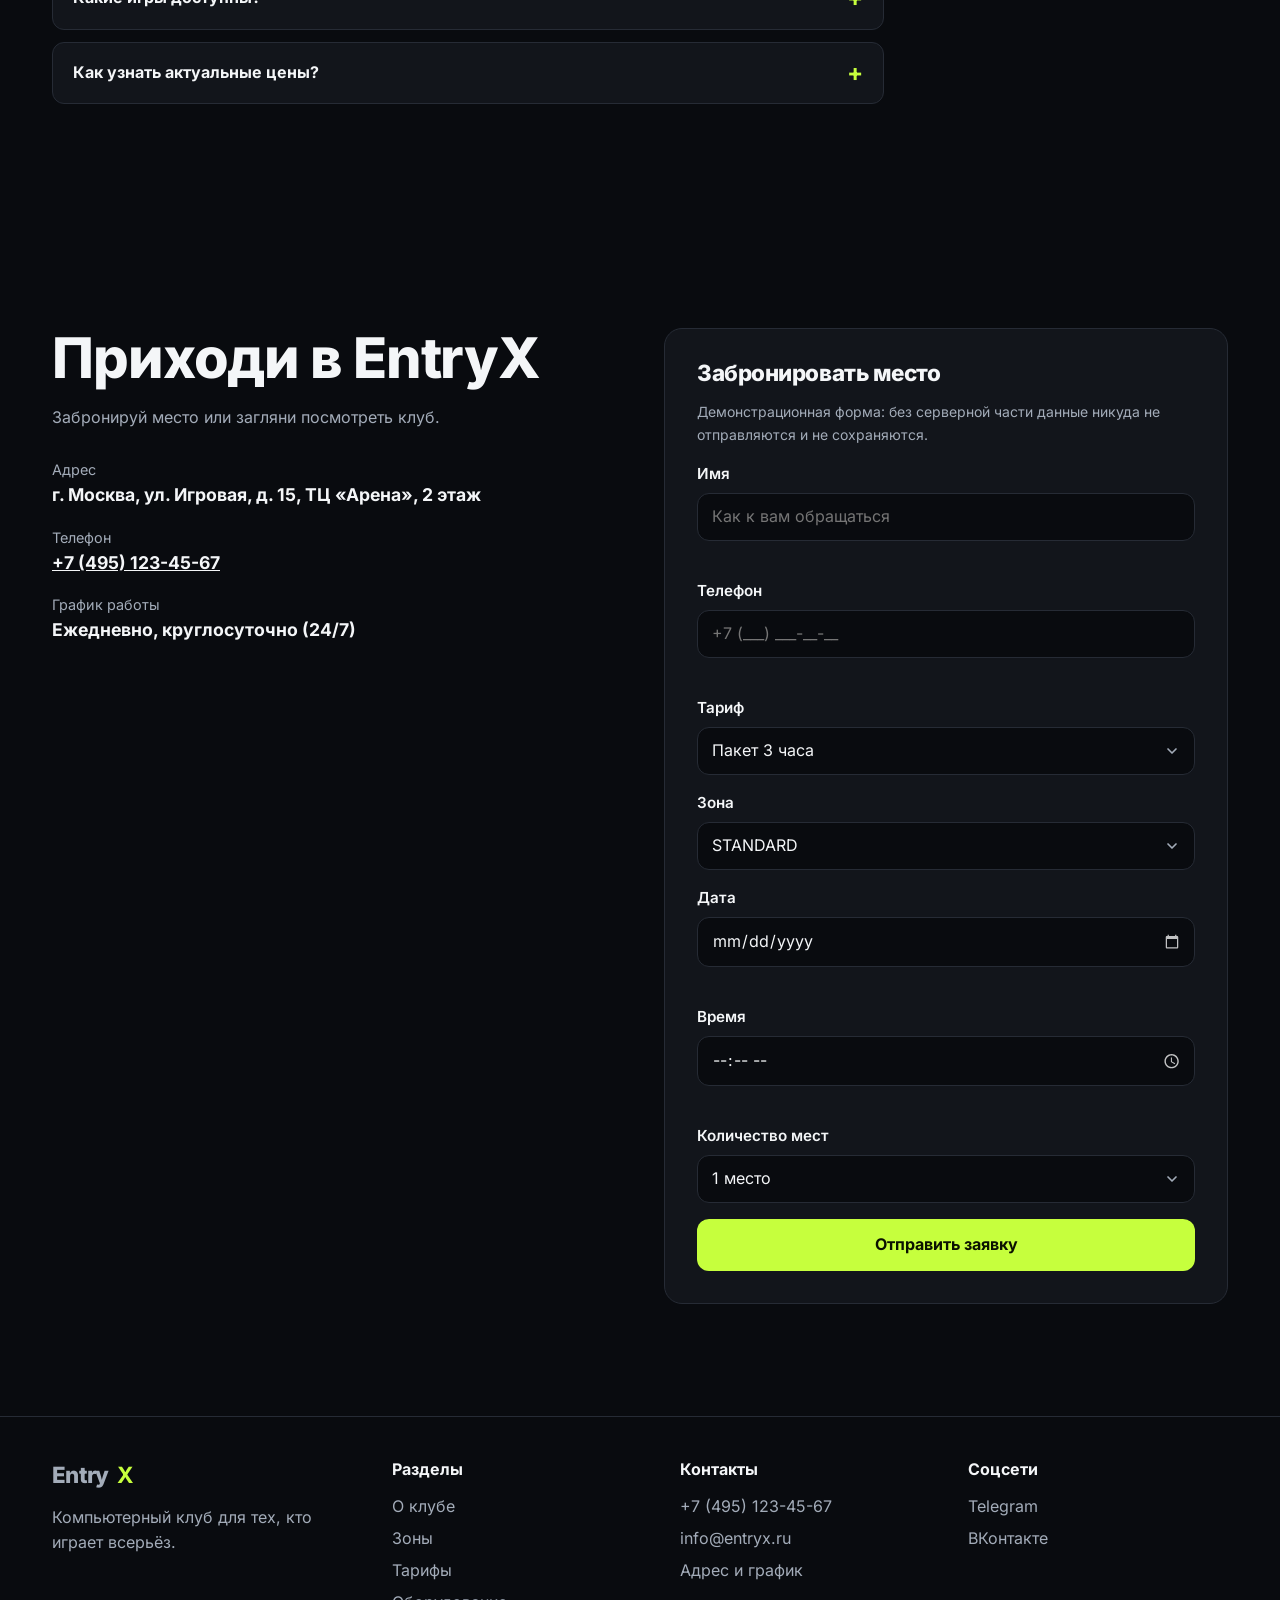
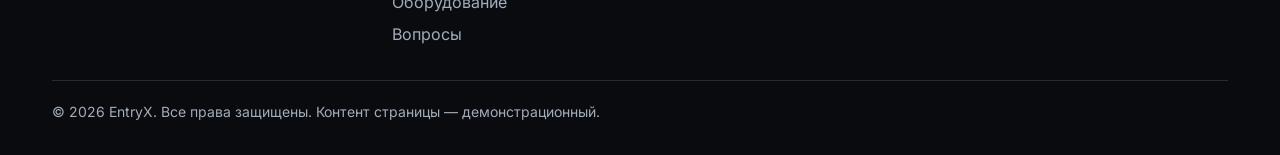
==== commit 5b942e3d: "Изменение фото и добавление анимации" ====
--- a/index.html
+++ b/index.html
@@ -3,6 +3,7 @@
 <head>
   <meta charset="UTF-8">
   <meta name="viewport" content="width=device-width, initial-scale=1, viewport-fit=cover">
+  <script>document.documentElement.classList.add("js");</script>
   <title>EntryX — компьютерный клуб для тех, кто играет всерьёз</title>
   <meta name="description" content="EntryX — компьютерный клуб: игровые зоны, командные места, тарифы и турнирная атмосфера. CS2, Valorant, Dota 2, League of Legends.">
   <meta name="theme-color" content="#090B0F">
@@ -94,31 +95,30 @@
   <main id="main">
     <!-- HERO -->
     <section class="hero" id="top" aria-labelledby="hero-title">
-      <div class="wrap hero-grid">
-        <div>
-          <h1 id="hero-title">Твоя игра.<br>Твои <em>правила.</em></h1>
-          <p class="lead">EntryX — компьютерный клуб для школьников, студентов и всех, кто играет в CS2, Valorant, Dota 2 и League of Legends. Приходи один или командой.</p>
-          <div class="hero-actions">
-            <a class="btn btn-primary" href="#tariffs">Выбрать тариф</a>
-            <a class="btn btn-ghost" href="#about">Исследовать клуб</a>
-          </div>
-          <ul class="facts" aria-label="Коротко о клубе">
-            <li>Мощное железо</li>
-            <li>Комфортные зоны</li>
-            <li>Играй с командой</li>
-          </ul>
-        </div>
-        <div class="hero-visual" role="img" aria-label="Игровой зал компьютерного клуба EntryX с рядами мониторов">
-          <img
-            src="https://images.unsplash.com/photo-1542751371-adc38448a05e?auto=format&fit=crop&w=900&q=80"
-            srcset="https://images.unsplash.com/photo-1542751371-adc38448a05e?auto=format&fit=crop&w=480&q=75 480w,
-                    https://images.unsplash.com/photo-1542751371-adc38448a05e?auto=format&fit=crop&w=768&q=75 768w,
-                    https://images.unsplash.com/photo-1542751371-adc38448a05e?auto=format&fit=crop&w=900&q=80 900w"
-            sizes="(min-width: 900px) 42vw, 100vw"
-            alt="Игровой зал EntryX с рядами мониторов"
-            width="900" height="620"
-            loading="eager" fetchpriority="high" decoding="async">
-        </div>
+      <div class="hero-bg" aria-hidden="true">
+        <img
+          src="images/hero-1200.jpg"
+          srcset="images/hero-480.jpg 480w,
+                  images/hero-768.jpg 768w,
+                  images/hero-1200.jpg 1200w,
+                  images/hero-1600.jpg 1600w"
+          sizes="100vw"
+          alt=""
+          width="1600" height="900"
+          loading="eager" fetchpriority="high" decoding="async">
+      </div>
+      <div class="wrap hero-content">
+        <h1 id="hero-title">Твоя игра.<br>Твои <em>правила.</em></h1>
+        <p class="lead">EntryX — компьютерный клуб для школьников, студентов и всех, кто играет в CS2, Valorant, Dota 2 и League of Legends. Приходи один или командой.</p>
+        <div class="hero-actions">
+          <a class="btn btn-primary" href="#tariffs">Выбрать тариф</a>
+          <a class="btn btn-ghost" href="#about">Исследовать клуб</a>
+        </div>
+        <ul class="facts" aria-label="Коротко о клубе">
+          <li>Мощное железо</li>
+          <li>Комфортные зоны</li>
+          <li>Играй с командой</li>
+        </ul>
       </div>
     </section>
 
@@ -165,12 +165,12 @@
           <article class="card zone">
             <div class="zone-media" aria-hidden="true">
               <img
-                src="https://images.unsplash.com/photo-1587202372775-e229f172b9d7?auto=format&fit=crop&w=400&q=75"
-                srcset="https://images.unsplash.com/photo-1587202372775-e229f172b9d7?auto=format&fit=crop&w=400&q=75 400w,
-                        https://images.unsplash.com/photo-1587202372775-e229f172b9d7?auto=format&fit=crop&w=700&q=75 700w"
+                src="images/zone-std-400.jpg"
+                srcset="images/zone-std-400.jpg 400w,
+                        images/zone-std-700.jpg 700w"
                 sizes="(min-width: 900px) 33vw, 100vw"
                 alt=""
-                width="700" height="440"
+                width="700" height="470"
                 loading="lazy" decoding="async">
             </div>
             <div class="zone-body">
@@ -183,12 +183,12 @@
           <article class="card zone">
             <div class="zone-media" aria-hidden="true">
               <img
-                src="https://images.unsplash.com/photo-1511512578047-dfb367046420?auto=format&fit=crop&w=400&q=75"
-                srcset="https://images.unsplash.com/photo-1511512578047-dfb367046420?auto=format&fit=crop&w=400&q=75 400w,
-                        https://images.unsplash.com/photo-1511512578047-dfb367046420?auto=format&fit=crop&w=700&q=75 700w"
+                src="images/zone-vip-400.jpg"
+                srcset="images/zone-vip-400.jpg 400w,
+                        images/zone-vip-700.jpg 700w"
                 sizes="(min-width: 900px) 33vw, 100vw"
                 alt=""
-                width="700" height="440"
+                width="700" height="470"
                 loading="lazy" decoding="async">
             </div>
             <div class="zone-body">
@@ -201,12 +201,12 @@
           <article class="card zone">
             <div class="zone-media" aria-hidden="true">
               <img
-                src="https://images.unsplash.com/photo-1538481199705-c710c4e965fc?auto=format&fit=crop&w=400&q=75"
-                srcset="https://images.unsplash.com/photo-1538481199705-c710c4e965fc?auto=format&fit=crop&w=400&q=75 400w,
-                        https://images.unsplash.com/photo-1538481199705-c710c4e965fc?auto=format&fit=crop&w=700&q=75 700w"
+                src="images/zone-squad-400.jpg"
+                srcset="images/zone-squad-400.jpg 400w,
+                        images/zone-squad-700.jpg 700w"
                 sizes="(min-width: 900px) 33vw, 100vw"
                 alt=""
-                width="700" height="440"
+                width="700" height="467"
                 loading="lazy" decoding="async">
             </div>
             <div class="zone-body">
@@ -344,13 +344,13 @@
       <div class="wrap">
         <div class="community__visual" aria-hidden="true">
           <img
-            src="https://images.unsplash.com/photo-1542751110-97427bbecf20?auto=format&fit=crop&w=600&q=75"
-            srcset="https://images.unsplash.com/photo-1542751110-97427bbecf20?auto=format&fit=crop&w=600&q=75 600w,
-                    https://images.unsplash.com/photo-1542751110-97427bbecf20?auto=format&fit=crop&w=900&q=75 900w,
-                    https://images.unsplash.com/photo-1542751110-97427bbecf20?auto=format&fit=crop&w=1200&q=80 1200w"
+            src="images/community-600.jpg"
+            srcset="images/community-600.jpg 600w,
+                    images/community-900.jpg 900w,
+                    images/community-1168.jpg 1168w"
             sizes="100vw"
             alt=""
-            width="1200" height="514"
+            width="1168" height="784"
             loading="lazy" decoding="async">
         </div>
         <div class="community__content">
--- a/css/components.css
+++ b/css/components.css
@@ -153,16 +153,12 @@
 
 /* ================= HERO ================= */
 .hero {
-  padding-block: clamp(2.5rem, 7vw, 5rem) clamp(3rem, 7vw, 5.5rem);
-  position: relative;
+  position: relative;
+  min-height: clamp(480px, 85vh, 720px);
+  display: flex;
+  align-items: center;
   overflow: hidden;
-  background: radial-gradient(60% 50% at 85% 20%, rgba(198, 255, 61, 0.09), transparent 70%);
-}
-
-.hero-grid {
-  display: grid;
-  gap: 2.5rem;
-  align-items: center;
+  background: var(--bg);
 }
 
 .hero h1 {
@@ -199,7 +195,7 @@
   gap: 0.5rem 1.5rem;
   margin: 2rem 0 0;
   padding: 1.25rem 0 0;
-  border-top: 1px solid var(--line);
+  border-top: 1px solid rgba(244, 246, 248, 0.18);
   color: var(--muted);
   font-weight: 600;
 }
@@ -220,38 +216,47 @@
   border-radius: 50%;
 }
 
-/* Фото-блок hero с CSS-fallback (роль img не задана — блочный) */
-.hero-visual {
-  position: relative;
-  aspect-ratio: 16 / 11;
-  min-height: 220px;
-  border: 1px solid var(--line);
-  border-radius: var(--radius-lg);
-  overflow: hidden;
-  background: linear-gradient(160deg, var(--surface-2), var(--surface));
-}
-
-.hero-visual::before {
+/* Фон hero: полноширинное изображение с затемнением под текст (наложение) */
+.hero-bg {
+  position: absolute;
+  inset: 0;
+  z-index: 0;
+}
+
+.hero-bg img {
+  width: 100%;
+  height: 100%;
+  object-fit: cover;
+}
+
+.hero-bg::after {
   content: "";
   position: absolute;
   inset: 0;
-  background-image: linear-gradient(var(--line) 1px, transparent 1px),
-    linear-gradient(90deg, var(--line) 1px, transparent 1px);
-  background-size: 44px 44px;
-  opacity: 0.35;
-}
-
-.hero-visual img {
+  background: linear-gradient(
+    180deg,
+    rgba(9, 11, 15, 0.45) 0%,
+    rgba(9, 11, 15, 0.7) 55%,
+    var(--bg) 100%
+  );
+}
+
+/* Контент поверх фона */
+.hero-content {
   position: relative;
   z-index: 1;
-  width: 100%;
-  height: 100%;
-  object-fit: cover;
-}
-
-@media (min-width: 900px) {
-  .hero-grid {
-    grid-template-columns: 1.15fr 0.85fr;
+  padding-block: clamp(3rem, 8vw, 5.5rem);
+  animation: hero-in 0.8s ease both;
+}
+
+@keyframes hero-in {
+  from {
+    opacity: 0;
+    transform: translateY(22px);
+  }
+  to {
+    opacity: 1;
+    transform: none;
   }
 }
 
@@ -447,7 +452,7 @@
 
 .community__visual {
   position: relative;
-  aspect-ratio: 21 / 9;
+  aspect-ratio: 16 / 9;
   min-height: 180px;
   border: 1px solid var(--line);
   border-radius: var(--radius-lg);
@@ -783,4 +788,34 @@
   visibility: visible;
   transform: none;
   pointer-events: auto;
+}
+
+/* ================= АНИМАЦИИ ПОЯВЛЕНИЯ ================= */
+/* Применяются только когда JS включён (класс .js на <html>) */
+html.js .reveal {
+  opacity: 0;
+  transform: translateY(26px);
+  transition: opacity 0.7s ease, transform 0.7s ease;
+}
+
+html.js .reveal.in {
+  opacity: 1;
+  transform: none;
+}
+
+/* Каскадная задержка для карточек в сетках */
+html.js .grid > .card:nth-child(2) {
+  transition-delay: 0.06s;
+}
+
+html.js .grid > .card:nth-child(3) {
+  transition-delay: 0.12s;
+}
+
+html.js .grid > .card:nth-child(4) {
+  transition-delay: 0.18s;
+}
+
+html.js .grid > .card:nth-child(5) {
+  transition-delay: 0.24s;
 }
